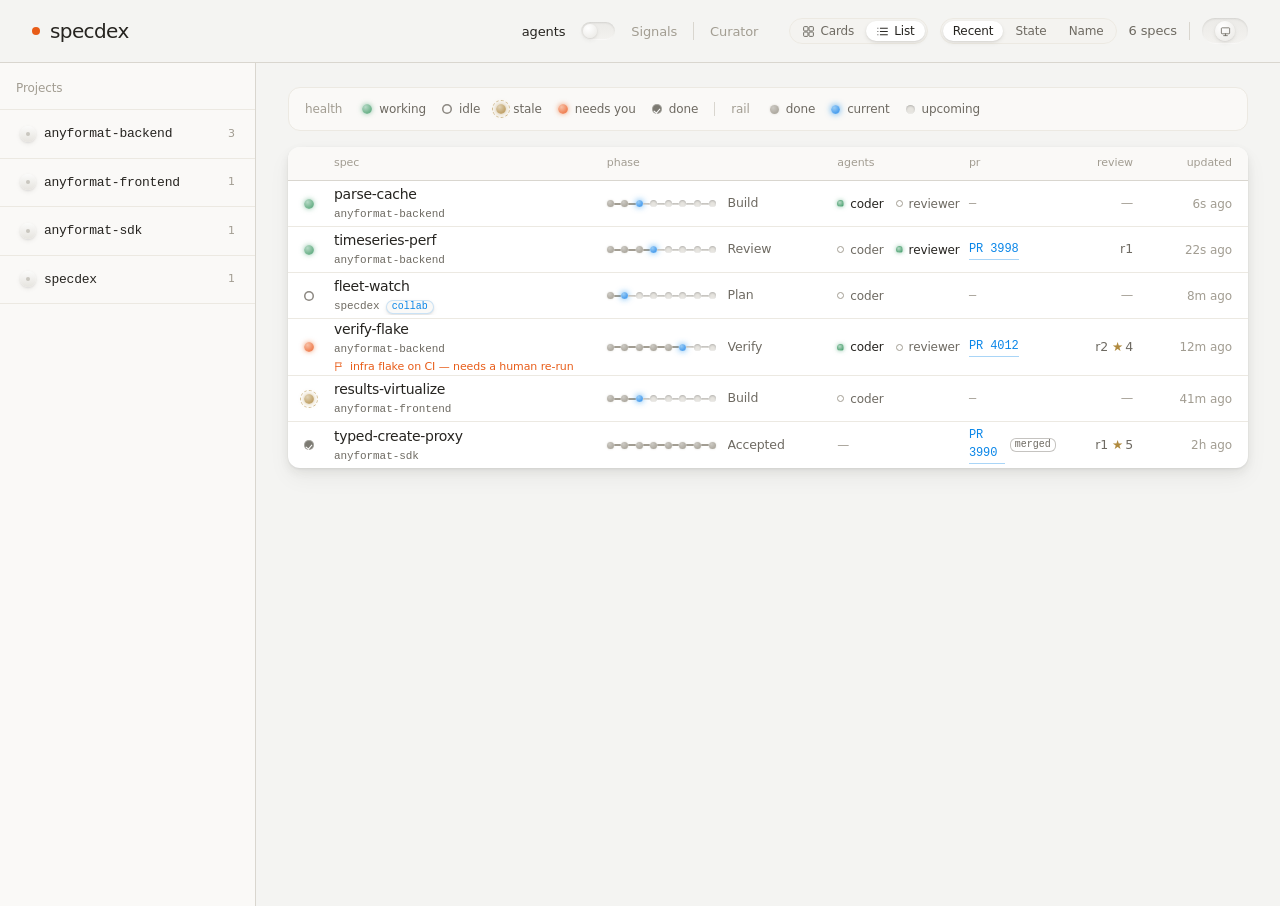
==== apps/desktop/ui/index.html @ 66b9b5a7 "feat(desktop): Curator view + curator_reports/read_curator_report commands Thin Tauri commands over " ====
<!DOCTYPE html>
<html lang="en">
<head>
  <meta charset="UTF-8" />
  <meta name="viewport" content="width=device-width, initial-scale=1.0" />
  <title>specdex — fleet</title>
  <script>
    // Resolve theme before first paint — no flash. Cycle: system → light → dark.
    (function () {
      var s = localStorage.dexTheme || 'system';
      if (s !== 'light' && s !== 'dark' && s !== 'system') s = 'system';
      var t = s === 'system'
        ? (matchMedia('(prefers-color-scheme: dark)').matches ? 'dark' : 'light')
        : s;
      document.documentElement.dataset.theme = t;
    })();
  </script>
  <link rel="stylesheet" href="style.css" />
</head>
<body>
  <header class="topbar">
    <a class="brand" id="brand-home" href="#" aria-label="Back to fleet">
      <span class="brand-mark" aria-hidden="true"></span>
      <h1 class="brand-name">specdex</h1>
    </a>
    <nav class="brand-nav" aria-label="Views">
      <button type="button" id="nav-agents" class="brand-nav-btn">agents</button>
      <button type="button" id="view-toggle" class="view-toggle" role="switch" aria-checked="false" aria-label="Switch between agents and signals">
        <span class="vt-track" aria-hidden="true"><span class="vt-knob"></span></span>
      </button>
      <button type="button" id="nav-signals" class="brand-nav-btn">Signals</button>
      <span class="topbar-sep" aria-hidden="true"></span>
      <button type="button" id="nav-curator" class="brand-nav-btn">Curator</button>
    </nav>

    <div class="topbar-right">
      <div id="fleet-controls">
        <div class="fleet-sort" id="layout-toggle" role="group" aria-label="Layout">
          <button type="button" data-layout="cards" aria-pressed="false">
            <svg viewBox="0 0 24 24" aria-hidden="true" width="13" height="13" stroke="currentColor" fill="none" stroke-width="1.8"><rect x="3" y="3" width="8" height="8" rx="1.5"/><rect x="13" y="3" width="8" height="8" rx="1.5"/><rect x="3" y="13" width="8" height="8" rx="1.5"/><rect x="13" y="13" width="8" height="8" rx="1.5"/></svg>
            Cards
          </button>
          <button type="button" data-layout="list" aria-pressed="false">
            <svg viewBox="0 0 24 24" aria-hidden="true" width="13" height="13" stroke="currentColor" fill="none" stroke-width="1.8"><path d="M8 6h13M8 12h13M8 18h13M3.5 6h.01M3.5 12h.01M3.5 18h.01" stroke-linecap="round"/></svg>
            List
          </button>
        </div>
        <div class="fleet-sort" id="fleet-sort" role="group" aria-label="Sort specs">
          <button type="button" data-sort="recent">Recent</button>
          <button type="button" data-sort="state">State</button>
          <button type="button" data-sort="name">Name</button>
        </div>
        <span class="fleet-count" id="fleet-count"></span>
        <span class="topbar-sep" aria-hidden="true"></span>
      </div>
      <div id="signals-controls" hidden>
        <div class="fleet-sort" id="signals-scope" role="group" aria-label="Scope filter">
          <button type="button" data-scope="all" aria-pressed="true">All</button>
          <button type="button" data-scope="spec" aria-pressed="false">Spec</button>
          <button type="button" data-scope="project" aria-pressed="false">Project</button>
          <button type="button" data-scope="skill" aria-pressed="false">Skill</button>
        </div>
        <span class="topbar-sep" aria-hidden="true"></span>
      </div>
      <button class="theme-toggle" id="theme-toggle" type="button"
              data-state="system" aria-label="Theme: system" title="Theme: system">
        <span class="t-track" aria-hidden="true"><span class="t-knob" id="t-knob"></span></span>
      </button>
    </div>
  </header>

  <div class="shell">
    <aside class="sidebar" id="sidebar" aria-label="Projects"></aside>
    <div class="content">
      <div class="legend" id="legend" aria-label="Health legend">
        <span class="legend-title">health</span>
        <span class="legend-item"><span class="dot" data-health="alive"></span>working</span>
        <span class="legend-item"><span class="dot" data-health="idle"></span>idle</span>
        <span class="legend-item"><span class="dot" data-health="stale"></span>stale</span>
        <span class="legend-item"><span class="dot" data-health="needs-you"></span>needs&nbsp;you</span>
        <span class="legend-item"><span class="dot" data-health="done"></span>done</span>
        <span class="topbar-sep" aria-hidden="true"></span>
        <span class="legend-title">rail</span>
        <span class="legend-item"><span class="rail-node done legend-swatch"></span>done</span>
        <span class="legend-item"><span class="rail-node current legend-swatch"></span>current</span>
        <span class="legend-item"><span class="rail-node legend-swatch"></span>upcoming</span>
      </div>
      <main class="fleet" id="fleet" aria-label="Running specs"></main>
      <section class="listwrap" id="listwrap" aria-label="Running specs" hidden>
        <div class="list" id="list" role="table"></div>
      </section>
      <main class="detail" id="detail" aria-label="Spec detail" hidden></main>
      <main class="signals-view" id="signals" aria-label="Signals" hidden></main>
      <section id="curator" class="curator-view" aria-label="Curator reports" hidden></section>
    </div>
  </div>

  <script src="app.js"></script>
</body>
</html>
---- apps/desktop/ui/style.css ----
/* specdex — built from drams.framer.website (Dieter-Rams "less, but better").
   Component language, not just palette: hairline 1px rules instead of boxes,
   near-zero shadow (whitespace + rules separate), warm-paper light identity,
   sentence-case with tight negative tracking, blue links + ember hover-ring.
   Single-window desktop tool. Vanilla CSS, no framework, no CDN. */

/* ============================ tokens ============================ */

:root {
  /* surfaces — drams warm paper: #f7f7f7 ground, white raised, #f4f4f4 sunk */
  --paper:      #f4f4f2;
  --surface:    #ffffff;
  --surface-2:  #faf9f7;
  --sunk:       #f4f3f0;
  /* rules — drams' hairlines are #cfcfcf (strong) over a softer line */
  --rule:       #d9d6cf;
  --rule-soft:  #ece9e2;

  /* ink — drams near-black rgb(38,38,38), warmed a hair; muted #6e6e6e */
  --ink:        #262420;
  --ink-muted:  #6e6a62;
  --ink-faint:  #a29d92;

  /* accents straight from drams: blue rgb(0,153,255), ember rgb(232,92,24) */
  --accent:     #0a86e8;        /* interactive — links, current rail node */
  --accent-fg:  #ffffff;
  --accent-soft:#dbeefd;
  --ember:      #e85c18;        /* drams orange — the hover-ring + needs-you */
  --ember-soft: #fbe6d9;

  /* health hues — calm, desaturated; dot color + faint wash */
  --alive: #3f9d6b;  --alive-soft: #e6f1ea;
  --idle:  #8b8780;  --idle-soft:  #edebe6;
  --stale: #b08a3e;  --stale-soft: #f5edda;
  --needs: var(--ember);  --needs-soft: var(--ember-soft);
  --done:  #7c7a72;  --done-soft:  #eceae5;

  /* drams hardware = soft layered depth: a raised surface, a pressed well,
     and a hover lift. Light-warm shadows, never harsh. */
  --lift:       0 1px 2px rgba(40,38,34,.08), 0 4px 10px rgba(40,38,34,.07), 0 10px 22px rgba(40,38,34,.05);
  --lift-1:     0 1px 2px rgba(40,38,34,.09), 0 2px 5px rgba(40,38,34,.07);
  --lift-hover: 0 2px 4px rgba(40,38,34,.10), 0 8px 18px rgba(40,38,34,.10), 0 18px 40px rgba(40,38,34,.08);
  --press:      inset 0 1px 2px rgba(40,38,34,.12), inset 0 -1px 1px rgba(255,255,255,.6);  /* pressed/recessed */
  --well:       #e6e4df;        /* a recessed empty socket (rail nodes, grooves) */

  /* type — drams Inter, weights 400/450/500, 16px body rhythm */
  --font-sans: "Inter", "Inter Variable", -apple-system, BlinkMacSystemFont,
               "Segoe UI", system-ui, sans-serif;
  --font-mono: ui-monospace, "SF Mono", "JetBrains Mono", Menlo, Consolas, monospace;

  /* spacing — drams 16/32 rhythm */
  --s-1: 4px; --s-2: 8px; --s-3: 12px; --s-4: 16px;
  --s-5: 24px; --s-6: 32px; --s-7: 48px; --s-8: 64px;

  /* radius — drams is near-square: 0/4px, circles for dots */
  --r-card: 12px; --r-pill: 999px; --r-chip: 6px;

  /* motion */
  --ease: cubic-bezier(.4,.0,.2,1);
  --ease-soft: cubic-bezier(.25,.1,.25,1);
  --dur-fast: 140ms; --dur: 240ms; --dur-slow: 420ms;
}

/* Dark — warm-tinted, NOT flat near-black. Keeps the blue + ember accents so
   it reads as the same drams system at night. */
:root[data-theme="dark"] {
  --paper:      #181610;
  --surface:    #211e17;
  --surface-2:  #1b1812;
  --sunk:       #14120d;
  --rule:       #36322a;
  --rule-soft:  #2a261f;

  --ink:        #ece7da;
  --ink-muted:  #a39c8c;
  --ink-faint:  #6f695c;

  --accent:     #4fa8ff;
  --accent-fg:  #11151c;
  --accent-soft:#1c3a59;
  --ember:      #ff6a2c;
  --ember-soft: #34200f;

  --alive: #5fc08a;  --alive-soft: #1a2a20;
  --idle:  #9a958a;  --idle-soft:  #26231b;
  --stale: #d3a85a;  --stale-soft: #2f2818;
  --needs: var(--ember);  --needs-soft: var(--ember-soft);
  --done:  #9b968a;  --done-soft:  #262219;

  --lift:       0 1px 2px rgba(0,0,0,.45), 0 4px 10px rgba(0,0,0,.4), 0 12px 26px rgba(0,0,0,.34);
  --lift-1:     0 1px 2px rgba(0,0,0,.45), 0 2px 6px rgba(0,0,0,.38);
  --lift-hover: 0 2px 5px rgba(0,0,0,.5), 0 10px 22px rgba(0,0,0,.45), 0 22px 48px rgba(0,0,0,.4);
  --press:      inset 0 1px 3px rgba(0,0,0,.5), inset 0 -1px 1px rgba(255,255,255,.04);
  --well:       #100e09;
}

/* ============================ base ============================ */

* { box-sizing: border-box; }

/* the `hidden` attribute must win over component `display` rules (.fleet=grid,
   .detail=flex) so showView() can actually hide a pane. */
[hidden] { display: none !important; }

html, body { height: 100%; }

body {
  margin: 0;
  background: var(--paper);
  color: var(--ink);
  font-family: var(--font-sans);
  font-size: 14px;
  line-height: 1.5;
  letter-spacing: -0.006em;          /* drams body sits at ~0; a hair tight */
  -webkit-font-smoothing: antialiased;
  text-rendering: optimizeLegibility;
  transition: background var(--dur) var(--ease), color var(--dur) var(--ease);
}

h1, h2 { margin: 0; }

/* ============================ topbar ============================ */
/* drams: a hairline-ruled band, flat, generous 32px horizontal padding. */

.topbar {
  display: grid;
  grid-template-columns: 1fr auto 1fr;   /* brand | centered nav | right cluster */
  align-items: center;
  padding: var(--s-4) var(--s-6);
  border-bottom: 1px solid var(--rule);
  background: color-mix(in srgb, var(--paper) 82%, transparent);
  backdrop-filter: saturate(1.05) blur(10px);
  position: sticky;
  top: 0;
  z-index: 10;
}

.brand {
  display: flex; align-items: center; gap: var(--s-2);
  text-decoration: none; color: inherit;
}
.brand:focus-visible { outline: 2px solid var(--accent); outline-offset: 4px; }

.brand-mark {                         /* drams uses circles for marks */
  width: 8px; height: 8px;
  border-radius: var(--r-pill);
  background: var(--ember);
  margin-right: 2px;
}

.brand-name {
  font-size: 20px;
  font-weight: 500;                   /* drams tops at 500, not bold */
  letter-spacing: -0.03em;            /* tight negative tracking on display */
}

.brand-sub {                          /* sentence-case, NOT spaced-out uppercase */
  font-size: 13px;
  font-weight: 450;
  letter-spacing: -0.01em;
  color: var(--ink-faint);
}

/* count + divider + toggle as one intentional cluster, hairline-separated */
.topbar-right { display: flex; align-items: center; gap: var(--s-3); justify-self: end; }

.fleet-count {
  font-size: 13px;
  font-weight: 450;
  font-variant-numeric: tabular-nums;
  color: var(--ink-muted);
  letter-spacing: -0.01em;
}

.topbar-sep {
  width: 1px;
  height: 18px;
  background: var(--rule);
}

/* segmented sort control — a sunk pill, the active segment raised like the cards */
.fleet-sort {
  display: flex;
  align-items: center;
  gap: 2px;
  padding: 2px;
  background: var(--sunk);
  border: 1px solid var(--rule-soft);
  border-radius: var(--r-pill);
}
.fleet-sort button {
  appearance: none;
  border: none;
  background: none;
  cursor: pointer;
  padding: 3px 10px;
  font-family: var(--font-sans);
  font-size: 12px;
  font-weight: 450;
  letter-spacing: -0.01em;
  color: var(--ink-muted);
  border-radius: var(--r-pill);
  transition: color var(--dur-fast) var(--ease), background var(--dur-fast) var(--ease);
}
.fleet-sort button:hover { color: var(--ink); }
.fleet-sort button[aria-pressed="true"] {
  color: var(--ink);
  background: var(--surface);
  box-shadow: var(--lift-1);
}
.fleet-sort button:focus-visible { outline: 2px solid var(--accent); outline-offset: 2px; }

/* drams soft toggle: a sunk pill track + a raised knob that slides. The one
   piece of hardware in the topbar — light ↔ dark. */
.theme-toggle {
  border: none; background: none; padding: 0; cursor: pointer;
  border-radius: var(--r-pill);
}
.theme-toggle:focus-visible { outline: 2px solid var(--accent); outline-offset: 3px; }
.t-track {
  display: flex; align-items: center; position: relative;
  width: 46px; height: 26px; border-radius: var(--r-pill);
  background: linear-gradient(180deg, var(--track-a, #ebeae7), var(--track-b, #f3f2ef));
  box-shadow: var(--press);
  transition: background var(--dur) var(--ease-soft);
}
.t-knob {
  position: absolute; top: 3px; left: 3px;
  width: 20px; height: 20px; border-radius: 50%;
  display: grid; place-items: center;
  background: radial-gradient(circle at 36% 30%, #ffffff, #efeeeb 72%, #e4e3df);
  box-shadow: var(--lift-1);
  transition: transform var(--dur) cubic-bezier(.34,1.4,.5,1);
  color: var(--ink-muted);
}
.t-knob svg { width: 11px; height: 11px; stroke: currentColor; fill: none; stroke-width: 1.8; }
.theme-toggle[data-state="light"]  .t-knob { transform: translateX(0); }
.theme-toggle[data-state="system"] .t-knob { transform: translateX(10px); }
.theme-toggle[data-state="dark"]   .t-knob { transform: translateX(20px); }
.theme-toggle[data-state="dark"] .t-track {
  background: linear-gradient(180deg,
    color-mix(in srgb, var(--accent) 24%, #e9e8e5),
    color-mix(in srgb, var(--accent) 14%, #f1f0ed));
}
:root[data-theme="dark"] .t-track { --track-a: #15130e; --track-b: #1d1a14; }
:root[data-theme="dark"] .t-knob {
  background: radial-gradient(circle at 36% 30%, #45413a, #2f2c24 75%, #232019);
}

/* ============================ fleet grid ============================ */

.fleet {
  display: grid;
  grid-template-columns: repeat(auto-fill, minmax(300px, 1fr));
  gap: var(--s-4);
  padding: var(--s-6);
  max-width: 1280px;
  margin: 0 auto;
}

/* ============================ minion card ============================ */
/* drams card = a flat surface held by a 1px hairline ring, NO drop shadow.
   Health shows as a single 2px top edge + dot, not a colored box or wash. */

.minion {
  --hue: var(--idle);
  --hue-soft: var(--idle-soft);
  position: relative;
  background: var(--surface);
  border: none;
  border-radius: var(--r-card);
  box-shadow: var(--lift);            /* raised hardware, soft layered depth */
  padding: var(--s-4) var(--s-4) var(--s-4);
  display: flex;
  flex-direction: column;
  gap: var(--s-4);
  transition: box-shadow var(--dur) var(--ease),
              transform var(--dur) var(--ease-soft);
  animation: settle-in var(--dur-slow) var(--ease-soft) both;
  cursor: pointer;
}
.minion:hover {
  box-shadow: var(--lift-hover);      /* lifts toward you on hover */
  transform: translateY(-2px);
}
.minion:focus-visible {
  outline: 2px solid var(--accent);
  outline-offset: 2px;
}

/* health → hue binding (shared by card + detail) */
.minion[data-health="alive"], .detail[data-health="alive"]         { --hue: var(--alive); --hue-soft: var(--alive-soft); }
.minion[data-health="idle"], .detail[data-health="idle"]           { --hue: var(--idle);  --hue-soft: var(--idle-soft); }
.minion[data-health="stale"], .detail[data-health="stale"]         { --hue: var(--stale); --hue-soft: var(--stale-soft); }
.minion[data-health="needs-you"], .detail[data-health="needs-you"] { --hue: var(--needs); --hue-soft: var(--needs-soft); }
.minion[data-health="done"], .detail[data-health="done"]           { --hue: var(--done);  --hue-soft: var(--done-soft); }

@keyframes settle-in {
  from { opacity: 0; transform: translateY(6px); }
  to   { opacity: 1; transform: translateY(0); }
}

/* ---- header row: life-dot + name + pr ---- */

.m-head {
  display: grid;
  grid-template-columns: auto 1fr auto;
  align-items: center;
  column-gap: var(--s-2);
}

.life-dot {
  width: 9px; height: 9px;
  border-radius: var(--r-pill);
  background: radial-gradient(circle at 35% 30%, color-mix(in srgb, var(--hue) 38%, #fff), var(--hue));
  box-shadow: 0 0 5px color-mix(in srgb, var(--hue) 60%, transparent),
              inset 0 0 1px rgba(255,255,255,.6);
  position: relative;
  flex: none;
}

.m-name {
  font-size: 15px;
  font-weight: 500;
  letter-spacing: -0.02em;
  color: var(--ink);
  overflow: hidden;
  text-overflow: ellipsis;
  white-space: nowrap;
}

/* drams link language: blue text, thin blue underline (a border, not decoration) */
.m-pr {
  font-family: var(--font-mono);
  font-size: 12px;
  font-variant-numeric: tabular-nums;
  color: var(--accent);
  text-decoration: none;
  border-bottom: 1px solid color-mix(in srgb, var(--accent) 35%, transparent);
  padding-bottom: 1px;
  transition: border-color var(--dur-fast) var(--ease);
}
.m-pr:hover { border-bottom-color: var(--accent); }

/* PR + its lifecycle status, kept together in the header's right cell */
.m-pr-wrap { display: inline-flex; align-items: center; gap: 6px; justify-self: end; }

.pr-state {
  font-family: var(--font-mono);
  font-size: 10px;
  letter-spacing: 0;
  line-height: 1;
  padding: 2px 5px;
  border-radius: var(--r-chip);
  flex: none;
}
.pr-state.pr-merged {
  color: var(--ink-muted);
  box-shadow: inset 0 0 0 1px color-mix(in srgb, var(--ink-muted) 40%, transparent);
}
.pr-state.pr-closed {
  color: var(--ember);
  box-shadow: inset 0 0 0 1px color-mix(in srgb, var(--ember) 40%, transparent);
}

.m-project {
  grid-column: 2 / 4;
  font-family: var(--font-mono);
  font-size: 11px;
  color: var(--ink-muted);
  overflow: hidden;
  text-overflow: ellipsis;
  white-space: nowrap;
  margin-top: 2px;
}

/* ---- phase rail ---- */

.m-phase { display: flex; flex-direction: column; gap: var(--s-2); }

/* the rail reads like a hardware progress strip: a sunk groove, LED nodes
   that light as the spec advances, the current node glowing in its health hue. */
.rail { display: flex; align-items: center; gap: 0; }
.rail-node {
  width: 9px; height: 9px;
  border-radius: var(--r-pill);
  flex: none;
  border: none;
  background: var(--well);            /* an empty, recessed socket */
  box-shadow: inset 0 1px 2px rgba(0,0,0,.22), inset 0 -1px 1px rgba(255,255,255,.4);
  transition: background var(--dur) var(--ease), box-shadow var(--dur) var(--ease);
}
.rail-node.done {                     /* lit, but quietly */
  background: radial-gradient(circle at 35% 30%, color-mix(in srgb, var(--ink-faint) 55%, #fff), var(--ink-faint));
  box-shadow: 0 0 2px color-mix(in srgb, var(--ink-faint) 40%, transparent);
}
.rail-node.current {                  /* the live cursor — accent blue only, never health hue */
  background: radial-gradient(circle at 35% 30%, color-mix(in srgb, var(--accent) 42%, #fff), var(--accent));
  box-shadow: 0 0 6px color-mix(in srgb, var(--accent) 70%, transparent),
              inset 0 0 1px rgba(255,255,255,.6);
}
/* a completed spec: rail fully ink-grey, no live accent cursor */
.rail.complete .rail-node.current {
  background: radial-gradient(circle at 35% 30%, color-mix(in srgb, var(--ink-faint) 55%, #fff), var(--ink-faint));
  box-shadow: 0 0 2px color-mix(in srgb, var(--ink-faint) 40%, transparent);
}
.rail-link {
  height: 3px;
  flex: 1 1 auto;
  min-width: 4px;
  border-radius: var(--r-pill);
  background: var(--well);            /* sunk groove between sockets */
  box-shadow: inset 0 1px 2px rgba(0,0,0,.18);
}
.rail-link.done {
  background: var(--ink-faint);
  box-shadow: none;
}

/* sentence-case phase label, tight tracking — NOT a spaced uppercase eyebrow */
.phase-label {
  font-size: 12px;
  font-weight: 450;
  letter-spacing: -0.01em;
  color: var(--ink-muted);
  text-transform: capitalize;
}

/* ---- footer: agents + review meta ---- */

.m-foot {
  display: flex;
  align-items: center;
  justify-content: space-between;
  gap: var(--s-3);
  flex-wrap: wrap;
}

.agents { display: flex; align-items: center; gap: var(--s-3); }

.agent {
  display: inline-flex;
  align-items: center;
  gap: 6px;
  font-size: 13px;
  font-weight: 450;
  letter-spacing: -0.01em;
  color: var(--ink-muted);
}
.agent-pip {
  width: 7px; height: 7px;
  border-radius: var(--r-pill);
  border: 1.5px solid var(--ink-faint);
  background: transparent;
  flex: none;
}
.agent.active { color: var(--ink); }
.agent.active .agent-pip {
  background: radial-gradient(circle at 35% 30%, color-mix(in srgb, var(--alive) 38%, #fff), var(--alive));
  border-color: transparent;
  box-shadow: 0 0 4px color-mix(in srgb, var(--alive) 55%, transparent);
}

.review-meta {
  display: flex;
  align-items: center;
  gap: var(--s-3);
  font-size: 13px;
  font-weight: 450;
  letter-spacing: -0.01em;
  font-variant-numeric: tabular-nums;
  color: var(--ink-muted);
}
.review-meta .score { color: var(--ink); }
.review-meta .star { color: var(--stale); margin-right: 2px; }

/* ---- blocked reason (needs-you only) ---- */

.m-blocked {
  display: flex;
  align-items: center;
  gap: 6px;
  font-size: 13px;
  letter-spacing: -0.01em;
  color: var(--ember);
  padding-top: var(--s-2);
  border-top: 1px solid var(--rule-soft);   /* hairline divides, not a box */
}
.m-blocked svg { width: 13px; height: 13px; stroke: currentColor; fill: none; flex: none; }

/* ============================ life-dot motion ============================ */
/* Motion = REAL recency, not the health label. A card carries `.live` only when
   it changed within the recency window (see app.js). Color always = health. */

.live .life-dot { animation: breathe 2.6s var(--ease-soft) infinite; }
.live .agent.active .agent-pip { animation: breathe 2.6s var(--ease-soft) infinite; }
.live[data-health="needs-you"] .life-dot { animation: attention 3.4s var(--ease-soft) infinite; }

/* D1 — green working pulse for alive specs, driven by health label (not recency). */
.minion[data-health="alive"] .life-dot,
.detail[data-health="alive"] .life-dot {
  animation: working-pulse 2.8s var(--ease-soft) infinite;
}
/* D2 — pane data overrides the health label as the working signal.
   Exclude needs-you: that state's ember attention animation takes priority. */
[data-working="true"]:not([data-health="needs-you"]) .life-dot {
  animation: working-pulse 2.8s var(--ease-soft) infinite;
}

.minion[data-health="idle"] .life-dot,
.detail[data-health="idle"] .life-dot { opacity: .7; }

.minion[data-health="stale"] .life-dot::after,
.detail[data-health="stale"] .life-dot::after {
  content: "";
  position: absolute;
  inset: -4px;
  border-radius: var(--r-pill);
  border: 1px dashed color-mix(in srgb, var(--stale) 55%, transparent);
}

@keyframes breathe {
  0%, 100% { opacity: 1;   transform: scale(1); }
  50%      { opacity: .55; transform: scale(.82); }
}
@keyframes attention {
  0%, 100% { box-shadow: 0 0 0 0 color-mix(in srgb, var(--ember) 0%, transparent); opacity: 1; }
  50%      { box-shadow: 0 0 0 4px color-mix(in srgb, var(--ember) 24%, transparent); opacity: .9; }
}
@keyframes working-pulse {
  0%, 100% { box-shadow: 0 0 5px color-mix(in srgb, var(--alive) 60%, transparent), inset 0 0 1px rgba(255,255,255,.6); }
  50%      { box-shadow: 0 0 0 5px color-mix(in srgb, var(--alive) 22%, transparent), 0 0 10px color-mix(in srgb, var(--alive) 50%, transparent), inset 0 0 1px rgba(255,255,255,.6); }
}

/* ============================ health dot (fleet + list) ============================ */
/* The ONE surface that carries health. `done` is special: neutral fill + inset
   check, no glow — terminal/at-rest. `idle` is a hollow ring. */

.dot {
  --hue: var(--idle);
  position: relative; flex: none;
  width: 10px; height: 10px; border-radius: var(--r-pill);
  background: radial-gradient(circle at 35% 30%, color-mix(in srgb, var(--hue) 38%, #fff), var(--hue));
  box-shadow: 0 0 5px color-mix(in srgb, var(--hue) 55%, transparent), inset 0 0 1px rgba(255,255,255,.6);
}
.dot[data-health="alive"]     { --hue: var(--alive); }
.dot[data-health="idle"] {
  background: transparent;
  box-shadow: inset 0 0 0 1.5px var(--idle);
}
.dot[data-health="stale"]     { --hue: var(--stale); }
.dot[data-health="needs-you"] { --hue: var(--needs); }
.dot[data-health="done"] {
  background: var(--done);
  box-shadow: inset 0 0 0 1px color-mix(in srgb, #fff 30%, transparent);
}
.dot[data-health="done"]::after {
  content: ""; position: absolute; left: 3px; top: 2.5px;
  width: 2.5px; height: 5px; border: solid var(--surface);
  border-width: 0 1.3px 1.3px 0; transform: rotate(40deg);
}
.dot[data-health="stale"]::after {
  content: ""; position: absolute; inset: -4px; border-radius: var(--r-pill);
  border: 1px dashed color-mix(in srgb, var(--stale) 55%, transparent);
}
.dot[data-health="alive"]     { animation: working-pulse 2.8s var(--ease-soft) infinite; }
.dot[data-health="needs-you"] { animation: attention 3.4s var(--ease-soft) infinite; }

/* Static in the legend */
.legend .dot { animation: none !important; }

/* ============================ health legend ============================ */

.legend {
  display: flex; align-items: center; flex-wrap: wrap; gap: var(--s-2) var(--s-4);
  padding: var(--s-3) var(--s-4);
  margin: var(--s-5) var(--s-6) 0;
  background: var(--surface-2); border: 1px solid var(--rule-soft);
  border-radius: var(--r-card);
}
.legend-title {
  font-size: 12px; font-weight: 450; letter-spacing: -0.01em; color: var(--ink-faint);
  margin-right: var(--s-1);
}
.legend-item {
  display: inline-flex; align-items: center; gap: 7px;
  font-size: 12px; font-weight: 450; letter-spacing: -0.01em; color: var(--ink-muted);
}
.legend-swatch { position: relative; flex: none; }
.legend .rail-node { width: 9px; height: 9px; }
.legend .topbar-sep { height: 14px; }

/* fleet-controls wrapper: transparent to layout, hideable as a unit */
#fleet-controls { display: contents; }

/* ============================ layout toggle (Cards ⇄ List) ============================ */
/* Reuses .fleet-sort styling; placed next to the sort toggle. */

#layout-toggle button {
  display: inline-flex; align-items: center; gap: 5px;
}
#layout-toggle button svg {
  flex: none; pointer-events: none;
}

/* ============================ list / table view ============================ */

.listwrap {
  background: var(--surface); border-radius: var(--r-card); box-shadow: var(--lift);
  overflow: hidden;
  margin: var(--s-4) var(--s-6) var(--s-6);
}
.list { width: 100%; }

.list-cols, .list-row {
  display: grid;
  grid-template-columns:
    18px
    minmax(160px, 2.4fr)
    minmax(96px, 1fr)
    minmax(72px, .9fr)
    minmax(96px, 1.1fr)
    minmax(64px, .8fr)
    minmax(56px, .6fr)
    minmax(76px, .8fr);
  align-items: center;
  column-gap: var(--s-3);
  padding: 0 var(--s-4);
}

.list-cols {
  height: 34px;
  border-bottom: 1px solid var(--rule);
  background: var(--surface-2);
}
.col-h {
  font-size: 11px; font-weight: 450; letter-spacing: -0.005em; color: var(--ink-faint);
  white-space: nowrap; overflow: hidden; text-overflow: ellipsis;
}
.col-h.num { text-align: right; }

.list-row {
  min-height: 46px;
  border-bottom: 1px solid var(--rule-soft);
  cursor: pointer; text-decoration: none; color: inherit;
  transition: background var(--dur-fast) var(--ease);
  animation: settle-in var(--dur) var(--ease-soft) both;
}
.list-row:last-child { border-bottom: none; }
.list-row:hover { background: var(--surface-2); }
.list-row:focus-visible { outline: 2px solid var(--accent); outline-offset: -2px; }

.lc-dot { display: flex; align-items: center; }
.lc-name { min-width: 0; display: flex; flex-direction: column; gap: 1px; }
.lc-name .nm {
  font-size: 14px; font-weight: 500; letter-spacing: -0.02em; color: var(--ink);
  overflow: hidden; text-overflow: ellipsis; white-space: nowrap;
}
.lc-name .pj {
  font-family: var(--font-mono); font-size: 11px; color: var(--ink-muted);
  overflow: hidden; text-overflow: ellipsis; white-space: nowrap;
  display: flex; align-items: center; gap: 6px;
}
.lc-name .pj .mode-badge { padding: 2px 6px; }
.lc-name .blocked {
  font-size: 11px; color: var(--ember); display: flex; align-items: center; gap: 5px;
  overflow: hidden; text-overflow: ellipsis; white-space: nowrap;
}
.lc-name .blocked svg { width: 11px; height: 11px; stroke: currentColor; fill: none; flex: none; }

.lc-rail { min-width: 0; }
.lc-rail .rail-node { width: 7px; height: 7px; }
.lc-rail .rail-link { height: 2px; }

.lc-phase {
  font-size: 12.5px; letter-spacing: -0.01em; color: var(--ink-muted);
  text-transform: capitalize; overflow: hidden; text-overflow: ellipsis; white-space: nowrap;
}
.lc-agents { display: flex; align-items: center; gap: var(--s-3); min-width: 0; }
.lc-agents .agent { font-size: 12px; }
.lc-pr {
  font-family: var(--font-mono); font-size: 12px; font-variant-numeric: tabular-nums;
  min-width: 0; display: flex; align-items: center; gap: 5px;
}
.lc-pr a {
  color: var(--accent); text-decoration: none;
  border-bottom: 1px solid color-mix(in srgb, var(--accent) 35%, transparent); padding-bottom: 1px;
}
.lc-pr a:hover { border-bottom-color: var(--accent); }
.lc-round {
  font-size: 12.5px; font-variant-numeric: tabular-nums; color: var(--ink-muted); text-align: right;
}
.lc-round .star { color: var(--stale); margin-right: 2px; }
.lc-updated {
  font-size: 12px; font-variant-numeric: tabular-nums; color: var(--ink-faint);
  text-align: right; white-space: nowrap;
}
.lc-empty { color: var(--ink-faint); }

@media (max-width: 900px) {
  .list-cols, .list-row {
    grid-template-columns: 18px minmax(140px, 2fr) minmax(80px,1fr) minmax(72px,.9fr) minmax(64px,.8fr) minmax(76px,.8fr);
  }
  .col-h.c-agents, .col-h.c-round, .lc-agents, .lc-round { display: none; }
}
@media (max-width: 620px) {
  .list-cols, .list-row {
    grid-template-columns: 18px minmax(120px, 2fr) minmax(72px,1fr) minmax(76px,.9fr);
  }
  .col-h.c-rail, .col-h.c-pr, .lc-rail, .lc-pr { display: none; }
  .fleet { grid-template-columns: 1fr; }
}

/* ============================ spec-detail screen ============================ */

.detail {
  --hue: var(--idle);
  --hue-soft: var(--idle-soft);
  max-width: 820px;
  margin: 0 auto;
  padding: var(--s-6) var(--s-6) var(--s-8);
  display: flex;
  flex-direction: column;
  gap: var(--s-6);
  animation: settle-in var(--dur-slow) var(--ease-soft) both;
}

/* ---- back affordance — quiet text button, blue on hover (drams link) ---- */

.d-back {
  display: inline-flex;
  align-items: center;
  gap: 5px;
  align-self: flex-start;
  font-size: 13px;
  letter-spacing: -0.01em;
  color: var(--ink-muted);
  background: none;
  border: none;
  padding: 4px 0;
  cursor: pointer;
  transition: color var(--dur-fast) var(--ease);
}
.d-back:hover { color: var(--accent); }
.d-back:focus-visible { outline: 2px solid var(--accent); outline-offset: 3px; border-radius: 2px; }
.d-back svg { width: 15px; height: 15px; stroke: currentColor; fill: none; }

/* ---- detail header ---- */

.d-head { display: flex; flex-direction: column; gap: var(--s-5); }

.d-title-row {
  display: flex;
  align-items: center;
  gap: var(--s-3);
  flex-wrap: wrap;
}
.d-title {
  display: flex;
  align-items: baseline;
  gap: 7px;
  font-size: 26px;                    /* drams display step */
  letter-spacing: -0.03em;
}
.d-title .d-project { color: var(--ink-muted); font-weight: 400; }
.d-title .d-slash { color: var(--ink-faint); font-weight: 400; }
.d-title .d-name { color: var(--ink); font-weight: 500; }

/* health tag — sentence case, hairline ring, near-square (not a loud pill) */
.d-health {
  display: inline-flex;
  align-items: center;
  gap: 6px;
  font-size: 12px;
  font-weight: 450;
  letter-spacing: -0.01em;
  color: var(--hue);
  background: var(--surface);
  box-shadow: var(--lift-1), inset 0 0 0 1px color-mix(in srgb, var(--hue) 22%, transparent);
  padding: 5px 11px;
  border-radius: var(--r-pill);
}
.d-health .life-dot { width: 7px; height: 7px; }

/* attach — drams secondary button: hairline ring, ember ring on hover */
.d-attach {
  margin-left: auto;
  display: inline-flex;
  align-items: center;
  gap: 7px;
  font-size: 13px;
  font-family: var(--font-mono);
  color: var(--ink-muted);
  background: var(--surface);
  border: none;
  box-shadow: var(--lift-1);          /* a raised push-button */
  border-radius: var(--r-chip);
  padding: 7px 12px;
  cursor: pointer;
  transition: box-shadow var(--dur-fast) var(--ease), color var(--dur-fast) var(--ease),
              transform var(--dur-fast) var(--ease);
}
.d-attach:hover { color: var(--ink); box-shadow: var(--lift); transform: translateY(-1px); }
.d-attach:active { box-shadow: var(--press); transform: translateY(1px); }
.d-attach:focus-visible { outline: 2px solid var(--accent); outline-offset: 2px; }
.d-attach svg { width: 14px; height: 14px; stroke: currentColor; fill: none; }

/* drams hardware push-button — the orange "attach" CTA (image: pushbuttons) */
.hw-attach {
  margin-left: auto;
  display: flex;
  flex-direction: column;
  align-items: center;
  gap: 4px;
}
.hw-led {
  width: 6px; height: 6px; border-radius: 50%;
  background: var(--ink-faint); opacity: .5;
  transition: background var(--dur-fast) var(--ease), box-shadow var(--dur-fast) var(--ease), opacity var(--dur-fast) var(--ease);
}
.hw-attach:hover .hw-led { background: var(--ember); opacity: .85; }
.hw-attach.busy .hw-led {
  background: var(--ember); opacity: 1;
  box-shadow: 0 0 0 4px color-mix(in srgb, var(--ember) 16%, transparent);
  animation: breathe 1.2s var(--ease-soft) infinite;
}
.hw-attach.failed .hw-led { background: var(--needs); opacity: 1; }
.hw-btn {
  width: 36px; height: 36px; border-radius: 50%; border: 0; cursor: pointer;
  padding: 3px;                              /* the thin bezel ring */
  background: linear-gradient(180deg, #fbfbfa, #e6e4df);
  box-shadow: var(--lift);
  transition: transform var(--dur-fast) var(--ease), box-shadow var(--dur-fast) var(--ease);
}
:root[data-theme="dark"] .hw-btn { background: linear-gradient(180deg, #2c2920, #1b1813); }
.hw-btn:hover { transform: translateY(-1px); box-shadow: var(--lift-hover); }
.hw-btn:active { transform: translateY(2px) scale(.97); box-shadow: var(--lift-1); }
.hw-btn:focus-visible { outline: 2px solid var(--accent); outline-offset: 3px; }
.hw-face {
  display: flex; align-items: center; justify-content: center;
  width: 100%; height: 100%; border-radius: 50%;
  box-shadow: inset 0 1px 1px rgba(255,255,255,.35), inset 0 -2px 4px rgba(0,0,0,.18);
}
.hw-face.orange { background: radial-gradient(circle at 38% 30%, #f4844a, var(--ember) 58%, #cf4d10); }
.hw-face svg { width: 15px; height: 15px; stroke: #fff; fill: none; opacity: .95; }

/* big phase rail in the header */
.d-phase { display: flex; flex-direction: column; gap: var(--s-2); }
.d-phase .rail { gap: 0; }
.d-phase .rail-node { width: 9px; height: 9px; }
.d-phase .phase-label { font-size: 13px; }

/* ---- state panel — drams: no boxed card, just hairline-ruled rows ---- */

.d-state {
  display: grid;
  grid-template-columns: repeat(auto-fill, minmax(220px, 1fr));
  gap: 0 var(--s-6);
  padding: var(--s-2) 0 0;
  border-top: 1px solid var(--rule);  /* the panel is bounded by rules, not a box */
  border-bottom: 1px solid var(--rule);
}
.kv {
  display: flex;
  flex-direction: column;
  gap: 3px;
  min-width: 0;
  padding: var(--s-3) 0;
  border-bottom: 1px solid var(--rule-soft);   /* quiet inter-row hairlines */
}
/* sentence-case keys, muted — not spaced-out uppercase eyebrows */
.kv-key {
  font-size: 12px;
  font-weight: 450;
  letter-spacing: -0.01em;
  color: var(--ink-faint);
}
.kv-val {
  font-size: 14px;
  font-weight: 450;
  letter-spacing: -0.01em;
  color: var(--ink);
  font-variant-numeric: tabular-nums;
  overflow: hidden;
  text-overflow: ellipsis;
}
.kv-val.mono { font-family: var(--font-mono); font-size: 13px; letter-spacing: 0; }
.kv-val a {
  color: var(--accent); text-decoration: none;
  border-bottom: 1px solid color-mix(in srgb, var(--accent) 35%, transparent);
}
.kv-val a:hover { border-bottom-color: var(--accent); }
.kv-val .pass { color: var(--alive); }
.kv-val .fail { color: var(--ember); }
.kv-val.blocked { color: var(--ember); }
.kv-val .star { color: var(--stale); margin-right: 2px; }
.kv-val.copyable {
  cursor: pointer;
  border-bottom: 1px dashed var(--rule);
  transition: color var(--dur-fast) var(--ease), border-color var(--dur-fast) var(--ease);
}
.kv-val.copyable:hover { color: var(--ink); border-bottom-color: var(--ink-faint); }
.kv-val.copyable.copied { color: var(--alive); border-bottom-color: transparent; }
.kv.span-all { grid-column: 1 / -1; }

/* ---- event timeline ---- */

.d-timeline { display: flex; flex-direction: column; gap: var(--s-3); }
.tl-head {
  display: flex;
  align-items: baseline;
  justify-content: space-between;
  gap: var(--s-3);
}
.tl-head h2 {
  font-size: 16px;                    /* drams body-large */
  font-weight: 500;
  letter-spacing: -0.02em;
}
.tl-toggle {                          /* quiet text link, blue on hover */
  font-size: 13px;
  letter-spacing: -0.01em;
  color: var(--ink-muted);
  background: none;
  border: none;
  cursor: pointer;
  padding: 2px 0;
  transition: color var(--dur-fast) var(--ease);
}
.tl-toggle:hover { color: var(--accent); }
.tl-toggle:focus-visible { outline: 2px solid var(--accent); outline-offset: 2px; border-radius: 2px; }

.tl { display: flex; flex-direction: column; }

/* a timeline row: spine + glyph | summary | time */
.tl-row {
  display: grid;
  grid-template-columns: 22px 1fr auto;
  column-gap: var(--s-3);
  align-items: start;
  padding: var(--s-2) 0;
  position: relative;
}
.tl-row::before {
  content: "";
  position: absolute;
  left: 10px; top: 0; bottom: 0;
  width: 1px;
  background: var(--rule);
}
.tl-row:first-child::before { top: 15px; }
.tl-row:last-child::before  { bottom: calc(100% - 15px); }

/* drams: hairline-ring circle, flat surface, no shadow */
.tl-glyph {
  width: 21px; height: 21px;
  display: grid; place-items: center;
  border-radius: var(--r-pill);
  background: linear-gradient(180deg, var(--surface), var(--surface-2));
  box-shadow: var(--lift-1);          /* a small raised node on the spine */
  color: var(--ink-muted);
  z-index: 1;
  margin-top: -1px;
}
.tl-glyph svg { width: 12px; height: 12px; stroke: currentColor; fill: none; }

.tl-body { min-width: 0; display: flex; flex-direction: column; gap: 1px; }
.tl-summary {
  font-size: 14px;
  font-weight: 450;
  letter-spacing: -0.01em;
  color: var(--ink);
  line-height: 1.45;
}
.tl-summary .em { font-weight: 500; }
.tl-sub {
  font-size: 12px;
  color: var(--ink-faint);
  font-family: var(--font-mono);
  overflow: hidden;
  text-overflow: ellipsis;
}
.tl-time-col {
  display: flex;
  flex-direction: column;
  align-items: flex-end;
  gap: 2px;
}

.tl-time {
  font-size: 12px;
  color: var(--ink-faint);
  font-variant-numeric: tabular-nums;
  letter-spacing: -0.01em;
  white-space: nowrap;
  padding-top: 3px;
}

.tl-actor {
  font-size: 11px;
  color: var(--ink-faint);
  letter-spacing: -0.01em;
  white-space: nowrap;
  opacity: .7;
}

/* milestones — phase changes carry the hue ring, a touch more weight */
.tl-row.milestone .tl-glyph {
  color: var(--hue);
  box-shadow: var(--lift-1), inset 0 0 0 1px color-mix(in srgb, var(--hue) 45%, transparent);
}
.tl-row.milestone .tl-summary { color: var(--ink); }

/* attention — blocked / note draw a little more (ember ring, never loud) */
.tl-row.attn .tl-glyph {
  color: var(--ember);
  box-shadow: var(--lift-1), inset 0 0 0 1px color-mix(in srgb, var(--ember) 50%, transparent);
}
.tl-row.attn .tl-summary { color: var(--ember); }

/* muted — heartbeats recede; the story stays readable */
.tl-row.muted { padding: 5px 0; opacity: .5; }
.tl-row.muted .tl-glyph { box-shadow: inset 0 0 0 1px var(--rule-soft); color: var(--ink-faint); }
.tl-row.muted .tl-summary { font-size: 13px; color: var(--ink-faint); }

/* collapsed-heartbeats summary chip */
.tl-row.hb-collapsed .tl-glyph { box-shadow: inset 0 0 0 1px var(--rule-soft); color: var(--ink-faint); }
.tl-row.hb-collapsed .tl-summary { font-size: 13px; color: var(--ink-muted); cursor: pointer; }
.tl-row.hb-collapsed .tl-summary:hover { color: var(--accent); }

/* ============================ shell + sidebar ============================ */
/* topbar stays sticky at top; the sidebar sticks just beneath it and scrolls on
   its own. Content (fleet/detail) scrolls with the body as before. */

.shell { display: flex; align-items: flex-start; }

.sidebar {
  flex: none;
  width: 256px;
  align-self: stretch;
  border-right: 1px solid var(--rule);
  background: var(--surface-2);
  padding: var(--s-4) 0;
  position: sticky;
  top: 57px;                          /* under the hairline-ruled topbar */
  height: calc(100vh - 57px);
  overflow-y: auto;
}

.content { flex: 1 1 auto; min-width: 0; }

.sb-head {
  font-size: 12px;
  font-weight: 450;
  letter-spacing: -0.01em;
  color: var(--ink-faint);
  text-transform: capitalize;
  padding: 0 var(--s-4) var(--s-3);
}

.sb-empty {
  font-size: 12px;
  color: var(--ink-faint);
  padding: var(--s-2) var(--s-4);
  line-height: 1.6;
}

.sb-project { border-top: 1px solid var(--rule-soft); }
.sb-project:last-child { border-bottom: 1px solid var(--rule-soft); }

.sb-proj-head {
  display: flex;
  align-items: center;
  gap: var(--s-2);
  width: calc(100% - var(--s-4));
  margin: 2px var(--s-2);
  background: none;
  border: none;
  cursor: pointer;
  padding: var(--s-3);
  border-radius: var(--r-chip);
  color: var(--ink);
  font: inherit;
  text-align: left;
  transition: color var(--dur-fast) var(--ease), background var(--dur-fast) var(--ease),
              box-shadow var(--dur-fast) var(--ease);
}
.sb-proj-head:hover {
  color: var(--accent);
  background: var(--surface);
  box-shadow: var(--lift-1);          /* the row lifts off the sunk sidebar */
}
.sb-proj-head:focus-visible { outline: 2px solid var(--accent); outline-offset: -2px; }

/* a tiny drams push-button instead of a chevron: domed + raised, its LED dark.
   When the project group is open the dome presses in and the LED lights ember. */
.sb-btn {
  position: relative;
  width: 16px; height: 16px; border-radius: 50%; flex: none;
  background: linear-gradient(180deg, #fbfbfa, #e6e4df);
  box-shadow: var(--lift-1);
  transition: box-shadow var(--dur-fast) var(--ease), transform var(--dur-fast) var(--ease);
}
.sb-btn::after {
  content: "";
  position: absolute; top: 50%; left: 50%;
  width: 4px; height: 4px; margin: -2px 0 0 -2px;
  border-radius: 50%;
  background: var(--ink-faint); opacity: .5;
  transition: background var(--dur-fast) var(--ease), opacity var(--dur-fast) var(--ease),
              box-shadow var(--dur-fast) var(--ease);
}
.sb-project.open .sb-btn {
  box-shadow: var(--press);           /* pressed in */
  transform: translateY(1px);
}
.sb-project.open .sb-btn::after {     /* LED lit */
  background: var(--ember); opacity: 1;
  box-shadow: 0 0 5px color-mix(in srgb, var(--ember) 70%, transparent);
}
:root[data-theme="dark"] .sb-btn { background: linear-gradient(180deg, #2c2920, #1b1813); }

.sb-proj-name {
  flex: 1 1 auto;
  font-family: var(--font-mono);
  font-size: 13px;
  font-weight: 500;
  letter-spacing: -0.02em;
  overflow: hidden;
  text-overflow: ellipsis;
  white-space: nowrap;
}
.sb-proj-count {
  font-size: 11px;
  color: var(--ink-faint);
  font-variant-numeric: tabular-nums;
  flex: none;
}

.sb-proj-body {
  padding: 0 var(--s-4) var(--s-3) var(--s-3);
  display: flex;
  flex-direction: column;
  gap: var(--s-3);
}

/* read-only project config (.dex.toml) */
.sb-config {
  display: flex;
  flex-direction: column;
  gap: 3px;
  padding: var(--s-2) 0 var(--s-2) var(--s-3);
  border-left: 1px solid var(--rule-soft);
}
.sb-cfg-row { display: flex; justify-content: space-between; gap: var(--s-2); }
.sb-cfg-key { font-size: 11px; color: var(--ink-faint); flex: none; }
.sb-cfg-val {
  font-size: 11px;
  color: var(--ink-muted);
  font-family: var(--font-mono);
  overflow: hidden;
  text-overflow: ellipsis;
  white-space: nowrap;
}
.sb-config.muted { color: var(--ink-faint); }
.sb-config.muted .sb-cfg-key { font-style: italic; }

/* ============================ collaborative badge ============================ */
/* Human-driven specs sit in the same fleet as autonomous minions; this chip is
   the only thing that tells them apart. Drams-quiet: hairline ring, blue ink. */

.mode-badge {
  font-family: var(--font-mono);
  font-size: 10px;
  letter-spacing: 0;
  line-height: 1;
  color: var(--accent);
  background: var(--surface-2);
  box-shadow: var(--lift-1), inset 0 0 0 1px color-mix(in srgb, var(--accent) 20%, transparent);
  border-radius: var(--r-pill);
  padding: 3px 8px;
  flex: none;
}

.m-project-row {
  grid-column: 2 / 4;
  display: flex;
  align-items: center;
  gap: 6px;
  margin-top: 2px;
  min-width: 0;
}
.m-project-row .m-project { grid-column: auto; margin-top: 0; min-width: 0; }

/* ============================ spec.md panel ============================ */

.d-spec { display: flex; flex-direction: column; gap: var(--s-3); }
.spec-doc {
  margin: 0;
  font-family: var(--font-mono);
  font-size: 12.5px;
  line-height: 1.6;
  color: var(--ink-muted);
  white-space: pre-wrap;
  word-break: break-word;
  background: var(--sunk);
  border-radius: var(--r-card);
  box-shadow: var(--press);           /* a recessed well the text sits in */
  padding: var(--s-4);
  max-height: 440px;
  overflow: auto;
}
.spec-doc.empty {
  color: var(--ink-faint);
  font-style: italic;
  font-family: var(--font-sans);
}

/* ============================ detail tabs ============================ */
/* one panel, three sources (events.json / spec.md / logbook.md), switched by a
   row of drams push-buttons. The active tab is pressed-in with a lit LED. */

.d-panel { display: flex; flex-direction: column; gap: var(--s-4); }

.d-tabs { display: flex; gap: var(--s-2); }

.d-tab {
  position: relative;
  display: inline-flex; align-items: center; gap: 7px;
  font-family: var(--font-mono);
  font-size: 12px;
  letter-spacing: -0.01em;
  color: var(--ink-muted);
  background: var(--surface);
  border: none;
  box-shadow: var(--lift-1);          /* a raised push-button */
  border-radius: var(--r-pill);
  padding: 7px 14px 7px 12px;
  cursor: pointer;
  transition: box-shadow var(--dur-fast) var(--ease), color var(--dur-fast) var(--ease),
              transform var(--dur-fast) var(--ease);
}
.d-tab::before {                      /* the LED, dark until selected */
  content: "";
  width: 7px; height: 7px; border-radius: 50%;
  background: var(--well);
  box-shadow: inset 0 1px 1px rgba(0,0,0,.25);
  transition: background var(--dur-fast) var(--ease), box-shadow var(--dur-fast) var(--ease);
}
.d-tab:hover { color: var(--ink); transform: translateY(-1px); box-shadow: var(--lift); }
.d-tab:focus-visible { outline: 2px solid var(--accent); outline-offset: 2px; }
.d-tab.active {
  color: var(--ink);
  box-shadow: var(--press);           /* pressed in */
}
.d-tab.active:hover { transform: none; box-shadow: var(--press); }
.d-tab.active::before {               /* LED lit */
  background: radial-gradient(circle at 35% 30%, color-mix(in srgb, var(--accent) 45%, #fff), var(--accent));
  box-shadow: 0 0 5px color-mix(in srgb, var(--accent) 65%, transparent);
}

/* timeline header: a single relative "updated Xm ago" + a UTC hint, since each
   row now carries an exact UTC stamp. */
.tl-head-left { display: flex; align-items: baseline; gap: var(--s-2); min-width: 0; }
.tl-updated {
  font-size: 14px;
  font-weight: 500;
  letter-spacing: -0.02em;
  color: var(--ink);
}
.tl-utc-note {
  font-size: 11px;
  letter-spacing: -0.01em;
  color: var(--ink-faint);
}

/* ============================ sidebar toml ============================ */

/* full .dex.toml shown in the detail panel (roomy, unlike the sidebar) */
.toml-doc {
  margin: 0;
  font-family: var(--font-mono);
  font-size: 12.5px;
  line-height: 1.7;
  color: var(--ink-muted);
  white-space: pre;
  overflow-x: auto;
  background: var(--well);
  border-radius: var(--r-chip);
  box-shadow: var(--press);
  padding: var(--s-3) var(--s-4);
}
.toml-doc.empty {
  color: var(--ink-faint);
  font-style: italic;
  white-space: normal;
  background: none;
  box-shadow: none;
  padding: var(--s-3) 0;
}

.tk-section { color: var(--accent); }
.tk-key     { color: var(--ink-muted); }
.tk-str     { color: var(--alive); }
.tk-comment { color: var(--ink-faint); font-style: italic; }

/* ============================ markdown doc ============================ */

.md-doc {
  font-size: 14px;
  line-height: 1.65;
  color: var(--ink);
}

.md-doc h1, .md-doc h2, .md-doc h3,
.md-doc h4, .md-doc h5, .md-doc h6 {
  font-weight: 500;
  letter-spacing: -0.02em;
  margin: var(--s-5) 0 var(--s-2);
  color: var(--ink);
}
.md-doc h1 { font-size: 22px; }
.md-doc h2 { font-size: 18px; }
.md-doc h3 { font-size: 16px; }
.md-doc h4, .md-doc h5, .md-doc h6 { font-size: 14px; }

.md-doc p { margin: 0 0 var(--s-3); }

.md-doc ul, .md-doc ol {
  margin: 0 0 var(--s-3);
  padding-left: var(--s-5);
}
.md-doc li { margin-bottom: var(--s-1); }

.md-doc li.task-item { list-style: none; margin-left: calc(-1 * var(--s-4)); }
.md-doc .task-box { color: var(--ink-muted); margin-right: var(--s-1); }

.md-doc code {
  font-family: var(--font-mono);
  font-size: 12.5px;
  color: var(--ink);
  background: var(--sunk);
  border-radius: 4px;
  padding: 1px 5px;
}

.md-doc pre {
  margin: 0 0 var(--s-3);
  background: var(--sunk);
  border-radius: var(--r-chip);
  box-shadow: var(--press);
  padding: var(--s-3) var(--s-4);
  overflow-x: auto;
}
.md-doc pre code {
  background: none;
  padding: 0;
  border-radius: 0;
  font-size: 12.5px;
  line-height: 1.6;
}

.md-doc blockquote {
  margin: 0 0 var(--s-3);
  padding: var(--s-2) var(--s-4);
  border-left: 3px solid var(--rule);
  color: var(--ink-muted);
}
.md-doc blockquote p { margin: 0; }

.md-doc hr {
  border: none;
  border-top: 1px solid var(--rule);
  margin: var(--s-5) 0;
}

.md-doc a { color: var(--accent); text-decoration: none; border-bottom: 1px solid color-mix(in srgb, var(--accent) 35%, transparent); }
.md-doc a:hover { border-bottom-color: var(--accent); }

.md-doc strong { font-weight: 500; }
.md-doc em { font-style: italic; }

.md-empty {
  color: var(--ink-faint);
  font-style: italic;
  font-family: var(--font-sans);
  font-size: 14px;
}

/* ============================ team panes (C — read-only live view) ============================ */

.d-team-panes {
  display: flex;
  flex-direction: column;
  gap: var(--s-3);
  border-top: 1px solid var(--rule);
  padding-top: var(--s-3);
}
.d-team-panes:empty { display: none; }

.team-panes-head-row {
  display: flex;
  align-items: center;
  justify-content: space-between;
}

.team-panes-head {
  font-size: 12px;
  font-weight: 450;
  letter-spacing: -0.01em;
  color: var(--ink-faint);
}

.team-pane {
  display: flex;
  flex-direction: column;
  gap: var(--s-1);
}

.team-pane-label {
  font-size: 12px;
  font-weight: 450;
  letter-spacing: -0.01em;
  color: var(--ink-muted);
  font-family: var(--font-mono);
}

.team-pane-text {
  margin: 0;
  font-family: var(--font-mono);
  font-size: 11.5px;
  line-height: 1.5;
  color: var(--ink-muted);
  white-space: pre-wrap;
  word-break: break-all;
  background: var(--sunk);
  border-radius: var(--r-chip);
  box-shadow: var(--press);
  padding: var(--s-2) var(--s-3);
  max-height: 200px;
  overflow-y: auto;
}

/* ============================ topbar nav ============================ */

.brand-nav {
  display: flex;
  align-items: center;
  gap: var(--s-2);
}

/* drams 2-position view toggle (agents ⇄ signals) — neutral on agents, ember on signals */
.view-toggle {
  appearance: none; border: 0; background: none; padding: 0; cursor: pointer;
  display: inline-flex; align-items: center;
}
.view-toggle:focus-visible { outline: 2px solid var(--accent); outline-offset: 3px; border-radius: var(--r-pill); }
.vt-track {
  position: relative; display: inline-block;
  width: 34px; height: 18px; border-radius: var(--r-pill);
  background: linear-gradient(180deg, #ebeae7, #f3f2ef);
  box-shadow: var(--press);
  transition: background var(--dur) var(--ease-soft);
}
:root[data-theme="dark"] .vt-track { background: linear-gradient(180deg, #15130e, #1d1a14); }
.vt-knob {
  position: absolute; top: 2px; left: 2px;
  width: 14px; height: 14px; border-radius: 50%;
  background: radial-gradient(circle at 36% 30%, #ffffff, #efeeeb 72%, #e4e3df);
  box-shadow: var(--lift-1);
  transition: transform var(--dur) cubic-bezier(.34, 1.4, .5, 1);
}
:root[data-theme="dark"] .vt-knob { background: radial-gradient(circle at 36% 30%, #3a372f, #2a2720); }
.view-toggle[aria-checked="true"] .vt-knob { transform: translateX(16px); }
.view-toggle[aria-checked="true"] .vt-track {
  /* match the attach push-button's saturated ember face, not a faint tint */
  background: linear-gradient(180deg, #f4844a, var(--ember) 58%, #cf4d10);
}

.brand-nav-btn {
  appearance: none;
  border: none;
  background: none;
  cursor: pointer;
  padding: 2px var(--s-2);
  font-family: var(--font-sans);
  font-size: 13px;
  font-weight: 450;
  letter-spacing: -0.01em;
  color: var(--ink-faint);
  border-radius: var(--r-chip);
  transition: color var(--dur-fast) var(--ease);
}
.brand-nav-btn:hover { color: var(--ink); }
.brand-nav-btn.active { color: var(--ink); font-weight: 500; }
.brand-nav-btn:focus-visible { outline: 2px solid var(--accent); outline-offset: 2px; }

/* ============================ signals view ============================ */

.signals-view {
  padding: var(--s-5) var(--s-6);
  max-width: 860px;
}

.sig-group {
  margin-bottom: var(--s-5);
  border-bottom: 1px solid var(--rule-soft);
  padding-bottom: var(--s-4);
}
.sig-group:last-child { border-bottom: none; }

.sig-topic-head {
  display: flex;
  align-items: center;
  gap: var(--s-2);
  margin-bottom: var(--s-3);
}

.sig-topic-name {
  font-size: 11px;
  font-weight: 540;
  letter-spacing: 0.06em;
  text-transform: uppercase;
  color: var(--ink-muted);
  font-family: var(--font-mono);
}

.sig-topic-count {
  font-size: 11px;
  font-weight: 450;
  color: var(--ink-faint);
  background: var(--sunk);
  border: 1px solid var(--rule-soft);
  border-radius: var(--r-pill);
  padding: 0 6px;
  font-variant-numeric: tabular-nums;
}

.sig-row {
  padding: var(--s-2) var(--s-3);
  margin-bottom: 2px;
  border-radius: var(--r-chip);
  border-left: 2px solid var(--rule-soft);
  background: var(--surface-2);
}
.sig-row[data-level="warn"] { border-left-color: var(--stale); }
.sig-row[data-level="error"] { border-left-color: var(--needs); }

.sig-meta {
  display: flex;
  align-items: center;
  gap: var(--s-2);
  margin-bottom: var(--s-1);
  flex-wrap: wrap;
}

.sig-spec {
  font-size: 11.5px;
  font-weight: 450;
  color: var(--ink-muted);
  font-family: var(--font-mono);
}

.sig-actor {
  font-size: 11px;
  font-weight: 450;
  color: var(--ink-faint);
  background: var(--sunk);
  border-radius: var(--r-pill);
  padding: 0 5px;
  border: 1px solid var(--rule-soft);
}

.sig-scope-tag {
  font-size: 11px;
  font-weight: 450;
  color: var(--ink-faint);
  background: var(--sunk);
  border-radius: var(--r-pill);
  padding: 0 5px;
  border: 1px solid var(--rule-soft);
}

.sig-time {
  font-size: 11px;
  font-weight: 450;
  color: var(--ink-faint);
  font-variant-numeric: tabular-nums;
  margin-left: auto;
}

.sig-body {
  display: flex;
  align-items: flex-start;
  gap: var(--s-2);
}

.sig-dot {
  flex-shrink: 0;
  width: 7px;
  height: 7px;
  border-radius: var(--r-pill);
  background: var(--idle);
  margin-top: 5px;
}
.sig-dot[data-level="warn"]  { background: var(--stale); }
.sig-dot[data-level="error"] { background: var(--needs); }
.sig-dot[data-level="info"]  { background: var(--idle); }

.sig-text {
  font-size: 12.5px;
  font-weight: 440;
  color: var(--ink);
  line-height: 1.5;
}

.sig-empty {
  font-size: 13px;
  color: var(--ink-faint);
  padding: var(--s-6) var(--s-4);
  text-align: center;
}

/* ============================ curator view ============================ */

.curator-view {
  display: flex;
  align-items: flex-start;
  min-height: 60vh;
}

.curator-rail {
  width: 200px;
  min-width: 160px;
  flex-shrink: 0;
  border-right: 1px solid var(--rule-soft);
  padding: var(--s-3) 0;
}

.curator-run {
  display: flex;
  align-items: center;
  width: 100%;
  padding: var(--s-2) var(--s-4);
  background: none;
  border: none;
  cursor: pointer;
  text-align: left;
  font-family: var(--font-sans);
  color: var(--ink-muted);
  border-radius: 0;
  transition: background var(--dur-fast) var(--ease), color var(--dur-fast) var(--ease);
}
.curator-run:hover { background: var(--surface-2); color: var(--ink); }
.curator-run.active { background: var(--accent-soft); color: var(--accent); }
.curator-run:focus-visible { outline: 2px solid var(--accent); outline-offset: -2px; }

.curator-run-label {
  font-size: 12.5px;
  font-weight: 440;
  font-variant-numeric: tabular-nums;
}

.curator-pane {
  flex: 1;
  padding: var(--s-5) var(--s-6);
  min-width: 0;
}

.curator-empty {
  font-size: 13px;
  color: var(--ink-faint);
  padding: var(--s-5) var(--s-4);
}

.curator-pane-empty {
  font-size: 13px;
  color: var(--ink-faint);
  padding: var(--s-4) 0;
}

/* ============================ reduced motion ============================ */

@media (prefers-reduced-motion: reduce) {
  *, *::before, *::after {
    animation-duration: .001ms !important;
    animation-iteration-count: 1 !important;
    transition-duration: .001ms !important;
  }
}
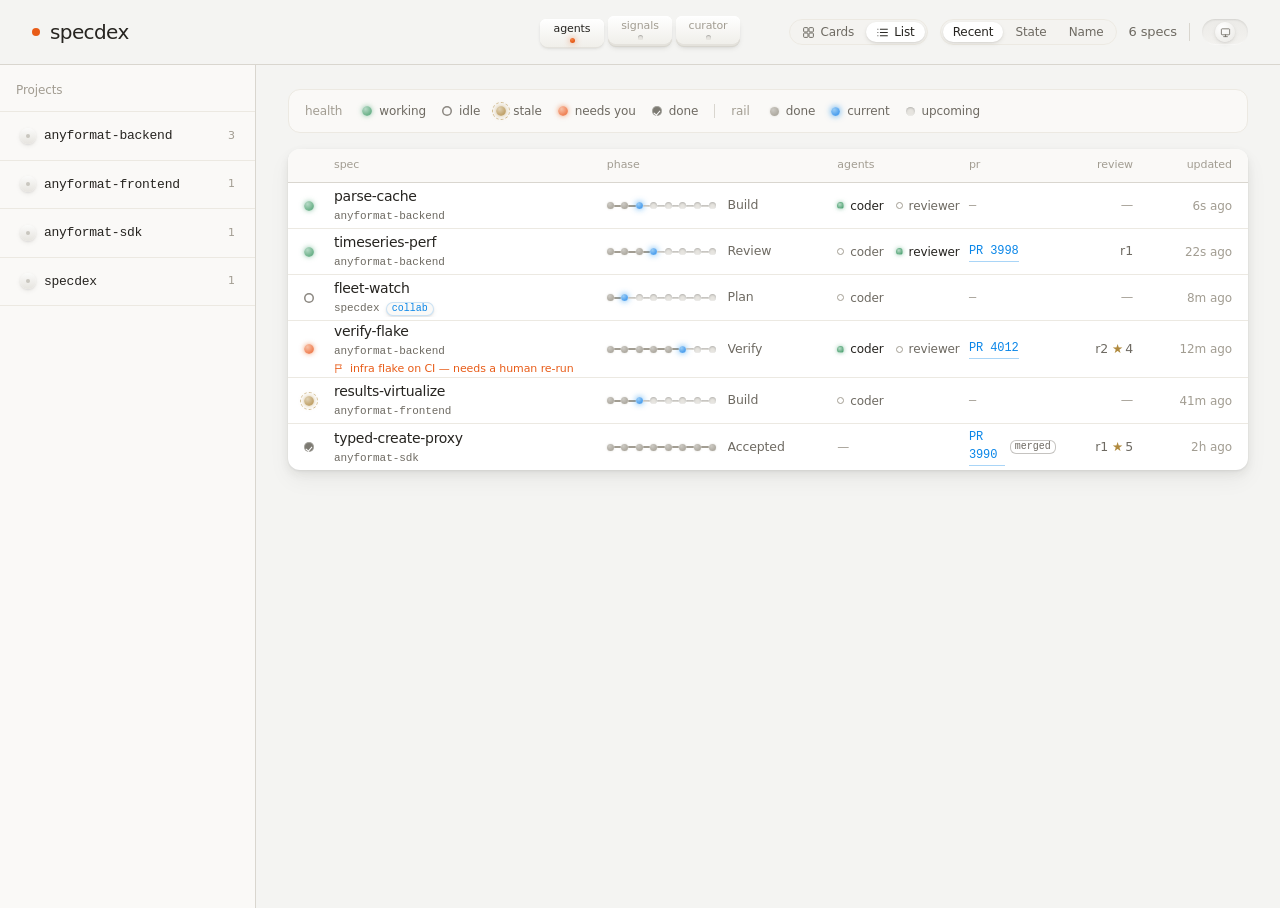
==== commit 89742c00: "feat(desktop): piano-key view selector + center signals/curator views Replace the agents/signals tog" ====
--- a/apps/desktop/ui/index.html
+++ b/apps/desktop/ui/index.html
@@ -23,14 +23,19 @@
       <span class="brand-mark" aria-hidden="true"></span>
       <h1 class="brand-name">specdex</h1>
     </a>
-    <nav class="brand-nav" aria-label="Views">
-      <button type="button" id="nav-agents" class="brand-nav-btn">agents</button>
-      <button type="button" id="view-toggle" class="view-toggle" role="switch" aria-checked="false" aria-label="Switch between agents and signals">
-        <span class="vt-track" aria-hidden="true"><span class="vt-knob"></span></span>
+    <nav class="view-seg" id="view-seg" aria-label="Views" role="tablist">
+      <button type="button" id="nav-agents" class="seg-btn" role="tab" aria-selected="true">
+        <span class="seg-label">agents</span>
+        <span class="seg-led" aria-hidden="true"></span>
       </button>
-      <button type="button" id="nav-signals" class="brand-nav-btn">Signals</button>
-      <span class="topbar-sep" aria-hidden="true"></span>
-      <button type="button" id="nav-curator" class="brand-nav-btn">Curator</button>
+      <button type="button" id="nav-signals" class="seg-btn" role="tab" aria-selected="false">
+        <span class="seg-label">signals</span>
+        <span class="seg-led" aria-hidden="true"></span>
+      </button>
+      <button type="button" id="nav-curator" class="seg-btn" role="tab" aria-selected="false">
+        <span class="seg-label">curator</span>
+        <span class="seg-led" aria-hidden="true"></span>
+      </button>
     </nav>
 
     <div class="topbar-right">
--- a/apps/desktop/ui/style.css
+++ b/apps/desktop/ui/style.css
@@ -1443,63 +1443,71 @@
 
 /* ============================ topbar nav ============================ */
 
-.brand-nav {
-  display: flex;
-  align-items: center;
-  gap: var(--s-2);
-}
-
-/* drams 2-position view toggle (agents ⇄ signals) — neutral on agents, ember on signals */
-.view-toggle {
-  appearance: none; border: 0; background: none; padding: 0; cursor: pointer;
-  display: inline-flex; align-items: center;
-}
-.view-toggle:focus-visible { outline: 2px solid var(--accent); outline-offset: 3px; border-radius: var(--r-pill); }
-.vt-track {
-  position: relative; display: inline-block;
-  width: 34px; height: 18px; border-radius: var(--r-pill);
-  background: linear-gradient(180deg, #ebeae7, #f3f2ef);
-  box-shadow: var(--press);
-  transition: background var(--dur) var(--ease-soft);
-}
-:root[data-theme="dark"] .vt-track { background: linear-gradient(180deg, #15130e, #1d1a14); }
-.vt-knob {
-  position: absolute; top: 2px; left: 2px;
-  width: 14px; height: 14px; border-radius: 50%;
-  background: radial-gradient(circle at 36% 30%, #ffffff, #efeeeb 72%, #e4e3df);
-  box-shadow: var(--lift-1);
-  transition: transform var(--dur) cubic-bezier(.34, 1.4, .5, 1);
-}
-:root[data-theme="dark"] .vt-knob { background: radial-gradient(circle at 36% 30%, #3a372f, #2a2720); }
-.view-toggle[aria-checked="true"] .vt-knob { transform: translateX(16px); }
-.view-toggle[aria-checked="true"] .vt-track {
-  /* match the attach push-button's saturated ember face, not a faint tint */
-  background: linear-gradient(180deg, #f4844a, var(--ember) 58%, #cf4d10);
-}
-
-.brand-nav-btn {
-  appearance: none;
-  border: none;
-  background: none;
-  cursor: pointer;
-  padding: 2px var(--s-2);
+/* drams 3-position view selector — extruded piano keys. The active key presses in
+   (sinks) and its LED lights ember. agents / signals / curator */
+.view-seg {
+  display: inline-flex;
+  gap: 4px;
+  padding-bottom: 4px;
+}
+.seg-btn {
+  min-width: 64px;
+  padding: 3px 11px 4px;
+  appearance: none; border: 0; cursor: pointer;
+  border-radius: 6px 6px 8px 8px;
+  background: linear-gradient(180deg, #ffffff, #f0efea);
+  box-shadow:
+    0 2px 0 #e4e2dc, 0 3px 0 #d7d5ce,
+    0 5px 6px -3px rgba(0, 0, 0, .26), inset 0 1px 0 #fff;
+  display: flex; flex-direction: column; align-items: center; gap: 3px;
   font-family: var(--font-sans);
-  font-size: 13px;
-  font-weight: 450;
-  letter-spacing: -0.01em;
-  color: var(--ink-faint);
-  border-radius: var(--r-chip);
-  transition: color var(--dur-fast) var(--ease);
-}
-.brand-nav-btn:hover { color: var(--ink); }
-.brand-nav-btn.active { color: var(--ink); font-weight: 500; }
-.brand-nav-btn:focus-visible { outline: 2px solid var(--accent); outline-offset: 2px; }
+  font-size: 11px; font-weight: 450; letter-spacing: -0.01em;
+  text-align: center;
+  color: var(--ink-faint);
+  transition: transform var(--dur-fast) var(--ease), box-shadow var(--dur-fast) var(--ease), color var(--dur-fast) var(--ease);
+}
+.seg-label { text-align: center; }
+:root[data-theme="dark"] .seg-btn {
+  background: linear-gradient(180deg, #2e2b23, #211e18);
+  box-shadow:
+    0 2px 0 #1a1812, 0 3px 0 #131109,
+    0 5px 6px -3px rgba(0, 0, 0, .55), inset 0 1px 0 rgba(255, 255, 255, .05);
+}
+.seg-btn:hover { color: var(--ink-muted); }
+.seg-btn:focus-visible { outline: 2px solid var(--accent); outline-offset: 3px; }
+
+.seg-led {
+  width: 5px; height: 5px; border-radius: 50%;
+  background: var(--well);
+  box-shadow: inset 0 1px 1px rgba(0, 0, 0, .25);
+  transition: background var(--dur-fast) var(--ease), box-shadow var(--dur-fast) var(--ease);
+}
+
+/* the live key — pressed in, LED lit ember */
+.seg-btn[aria-selected="true"] {
+  color: var(--ink); font-weight: 540;
+  transform: translateY(3px);
+  box-shadow:
+    0 1px 0 #e4e2dc,
+    0 2px 4px -2px rgba(0, 0, 0, .3), inset 0 1px 0 #fff;
+}
+:root[data-theme="dark"] .seg-btn[aria-selected="true"] {
+  box-shadow:
+    0 1px 0 #1a1812,
+    0 2px 4px -2px rgba(0, 0, 0, .55), inset 0 1px 0 rgba(255, 255, 255, .05);
+}
+.seg-btn[aria-selected="true"] .seg-led {
+  background: radial-gradient(circle at 38% 30%, #f4844a, var(--ember) 60%, #cf4d10);
+  box-shadow: 0 0 6px color-mix(in srgb, var(--ember) 75%, transparent);
+}
 
 /* ============================ signals view ============================ */
 
 .signals-view {
   padding: var(--s-5) var(--s-6);
   max-width: 860px;
+  margin-left: auto;
+  margin-right: auto;
 }
 
 .sig-group {
@@ -1627,6 +1635,10 @@
   display: flex;
   align-items: flex-start;
   min-height: 60vh;
+  max-width: 980px;
+  margin-left: auto;
+  margin-right: auto;
+  padding: var(--s-5) var(--s-6);
 }
 
 .curator-rail {
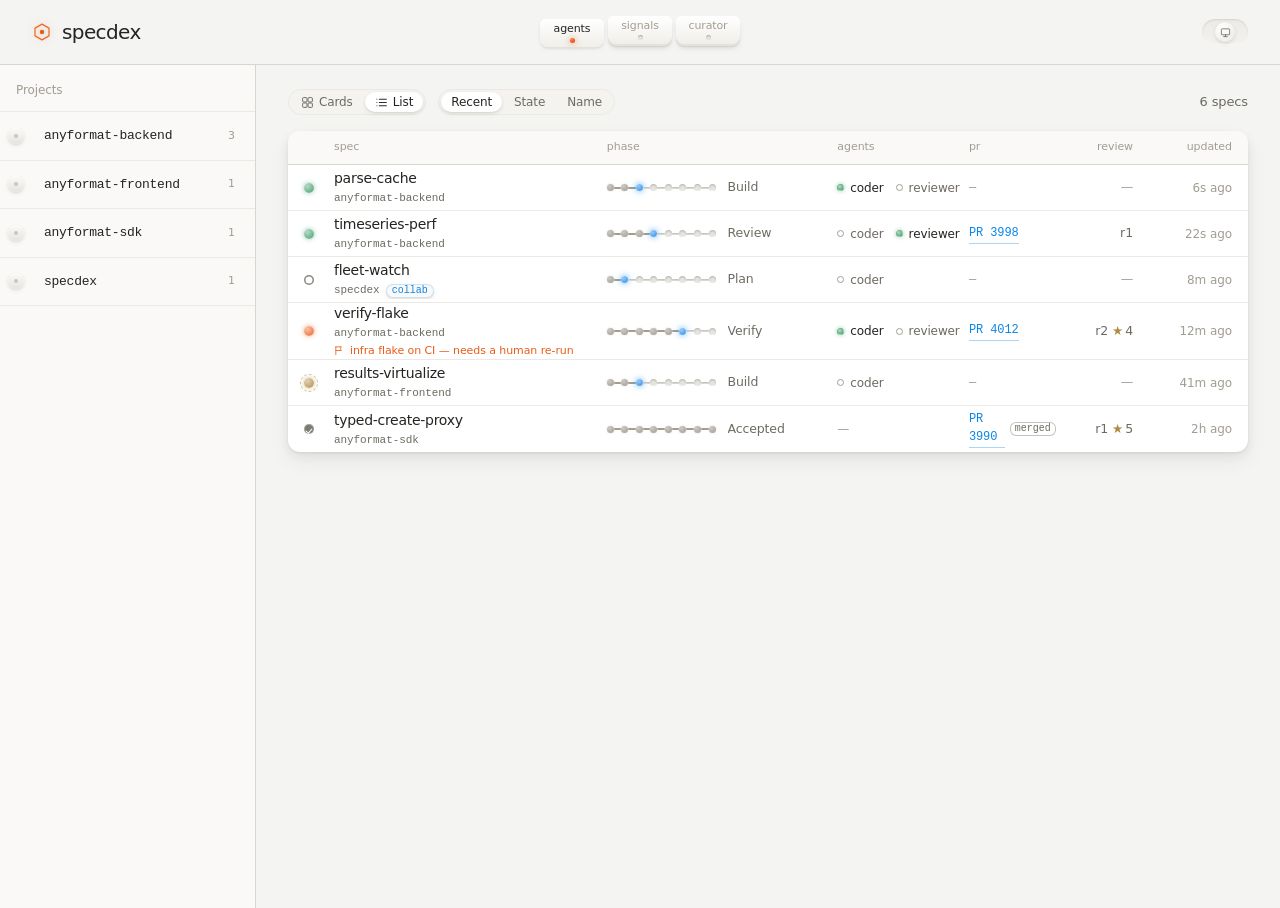
==== commit fc945d0a: "feat(desktop): responsive topbar + drop the standing legend The topbar was a rigid 1fr/auto/1fr grid" ====
--- a/apps/desktop/ui/index.html
+++ b/apps/desktop/ui/index.html
@@ -20,7 +20,13 @@
 <body>
   <header class="topbar">
     <a class="brand" id="brand-home" href="#" aria-label="Back to fleet">
-      <span class="brand-mark" aria-hidden="true"></span>
+      <span class="brand-mark" aria-hidden="true">
+        <svg viewBox="0 0 24 24" aria-hidden="true">
+          <path class="bm-hex" d="M12 2.6 20.4 7.3v9.4L12 21.4 3.6 16.7V7.3z"
+                fill="none" stroke="currentColor" stroke-width="1.5" stroke-linejoin="round"/>
+          <circle class="bm-core" cx="12" cy="12" r="2.7" fill="currentColor"/>
+        </svg>
+      </span>
       <h1 class="brand-name">specdex</h1>
     </a>
     <nav class="view-seg" id="view-seg" aria-label="Views" role="tablist">
@@ -39,34 +45,6 @@
     </nav>
 
     <div class="topbar-right">
-      <div id="fleet-controls">
-        <div class="fleet-sort" id="layout-toggle" role="group" aria-label="Layout">
-          <button type="button" data-layout="cards" aria-pressed="false">
-            <svg viewBox="0 0 24 24" aria-hidden="true" width="13" height="13" stroke="currentColor" fill="none" stroke-width="1.8"><rect x="3" y="3" width="8" height="8" rx="1.5"/><rect x="13" y="3" width="8" height="8" rx="1.5"/><rect x="3" y="13" width="8" height="8" rx="1.5"/><rect x="13" y="13" width="8" height="8" rx="1.5"/></svg>
-            Cards
-          </button>
-          <button type="button" data-layout="list" aria-pressed="false">
-            <svg viewBox="0 0 24 24" aria-hidden="true" width="13" height="13" stroke="currentColor" fill="none" stroke-width="1.8"><path d="M8 6h13M8 12h13M8 18h13M3.5 6h.01M3.5 12h.01M3.5 18h.01" stroke-linecap="round"/></svg>
-            List
-          </button>
-        </div>
-        <div class="fleet-sort" id="fleet-sort" role="group" aria-label="Sort specs">
-          <button type="button" data-sort="recent">Recent</button>
-          <button type="button" data-sort="state">State</button>
-          <button type="button" data-sort="name">Name</button>
-        </div>
-        <span class="fleet-count" id="fleet-count"></span>
-        <span class="topbar-sep" aria-hidden="true"></span>
-      </div>
-      <div id="signals-controls" hidden>
-        <div class="fleet-sort" id="signals-scope" role="group" aria-label="Scope filter">
-          <button type="button" data-scope="all" aria-pressed="true">All</button>
-          <button type="button" data-scope="spec" aria-pressed="false">Spec</button>
-          <button type="button" data-scope="project" aria-pressed="false">Project</button>
-          <button type="button" data-scope="skill" aria-pressed="false">Skill</button>
-        </div>
-        <span class="topbar-sep" aria-hidden="true"></span>
-      </div>
       <button class="theme-toggle" id="theme-toggle" type="button"
               data-state="system" aria-label="Theme: system" title="Theme: system">
         <span class="t-track" aria-hidden="true"><span class="t-knob" id="t-knob"></span></span>
@@ -77,18 +55,33 @@
   <div class="shell">
     <aside class="sidebar" id="sidebar" aria-label="Projects"></aside>
     <div class="content">
-      <div class="legend" id="legend" aria-label="Health legend">
-        <span class="legend-title">health</span>
-        <span class="legend-item"><span class="dot" data-health="alive"></span>working</span>
-        <span class="legend-item"><span class="dot" data-health="idle"></span>idle</span>
-        <span class="legend-item"><span class="dot" data-health="stale"></span>stale</span>
-        <span class="legend-item"><span class="dot" data-health="needs-you"></span>needs&nbsp;you</span>
-        <span class="legend-item"><span class="dot" data-health="done"></span>done</span>
-        <span class="topbar-sep" aria-hidden="true"></span>
-        <span class="legend-title">rail</span>
-        <span class="legend-item"><span class="rail-node done legend-swatch"></span>done</span>
-        <span class="legend-item"><span class="rail-node current legend-swatch"></span>current</span>
-        <span class="legend-item"><span class="rail-node legend-swatch"></span>upcoming</span>
+      <div class="toolbar" id="toolbar" aria-label="Fleet controls">
+        <div id="fleet-controls">
+          <div class="fleet-sort" id="layout-toggle" role="group" aria-label="Layout">
+            <button type="button" data-layout="cards" aria-pressed="false">
+              <svg viewBox="0 0 24 24" aria-hidden="true" width="13" height="13" stroke="currentColor" fill="none" stroke-width="1.8"><rect x="3" y="3" width="8" height="8" rx="1.5"/><rect x="13" y="3" width="8" height="8" rx="1.5"/><rect x="3" y="13" width="8" height="8" rx="1.5"/><rect x="13" y="13" width="8" height="8" rx="1.5"/></svg>
+              Cards
+            </button>
+            <button type="button" data-layout="list" aria-pressed="false">
+              <svg viewBox="0 0 24 24" aria-hidden="true" width="13" height="13" stroke="currentColor" fill="none" stroke-width="1.8"><path d="M8 6h13M8 12h13M8 18h13M3.5 6h.01M3.5 12h.01M3.5 18h.01" stroke-linecap="round"/></svg>
+              List
+            </button>
+          </div>
+          <div class="fleet-sort" id="fleet-sort" role="group" aria-label="Sort specs">
+            <button type="button" data-sort="recent">Recent</button>
+            <button type="button" data-sort="state">State</button>
+            <button type="button" data-sort="name">Name</button>
+          </div>
+          <span class="fleet-count" id="fleet-count"></span>
+        </div>
+        <div id="signals-controls" hidden>
+          <div class="fleet-sort" id="signals-scope" role="group" aria-label="Scope filter">
+            <button type="button" data-scope="all" aria-pressed="true">All</button>
+            <button type="button" data-scope="spec" aria-pressed="false">Spec</button>
+            <button type="button" data-scope="project" aria-pressed="false">Project</button>
+            <button type="button" data-scope="skill" aria-pressed="false">Skill</button>
+          </div>
+        </div>
       </div>
       <main class="fleet" id="fleet" aria-label="Running specs"></main>
       <section class="listwrap" id="listwrap" aria-label="Running specs" hidden>
--- a/apps/desktop/ui/style.css
+++ b/apps/desktop/ui/style.css
@@ -141,12 +141,16 @@
 }
 .brand:focus-visible { outline: 2px solid var(--accent); outline-offset: 4px; }
 
-.brand-mark {                         /* drams uses circles for marks */
-  width: 8px; height: 8px;
-  border-radius: var(--r-pill);
-  background: var(--ember);
+.brand-mark {                         /* hexagon spec-node mark in ember */
+  display: inline-flex;
+  width: 20px; height: 20px;
   margin-right: 2px;
-}
+  color: var(--ember);
+  filter: drop-shadow(0 0 4px color-mix(in srgb, var(--ember) 32%, transparent));
+}
+.brand-mark svg { width: 100%; height: 100%; display: block; }
+.brand-mark .bm-hex { opacity: .9; }
+.brand:hover .brand-mark { color: color-mix(in srgb, var(--ember) 88%, #fff); }
 
 .brand-name {
   font-size: 20px;
@@ -161,7 +165,8 @@
   color: var(--ink-faint);
 }
 
-/* count + divider + toggle as one intentional cluster, hairline-separated */
+/* topbar right cluster — just the theme toggle now; the fleet controls moved
+   down to the toolbar strip under the topbar. */
 .topbar-right { display: flex; align-items: center; gap: var(--s-3); justify-self: end; }
 
 .fleet-count {
@@ -170,12 +175,6 @@
   font-variant-numeric: tabular-nums;
   color: var(--ink-muted);
   letter-spacing: -0.01em;
-}
-
-.topbar-sep {
-  width: 1px;
-  height: 18px;
-  background: var(--rule);
 }
 
 /* segmented sort control — a sunk pill, the active segment raised like the cards */
@@ -566,29 +565,18 @@
 .dot[data-health="alive"]     { animation: working-pulse 2.8s var(--ease-soft) infinite; }
 .dot[data-health="needs-you"] { animation: attention 3.4s var(--ease-soft) infinite; }
 
-/* Static in the legend */
-.legend .dot { animation: none !important; }
-
-/* ============================ health legend ============================ */
-
-.legend {
-  display: flex; align-items: center; flex-wrap: wrap; gap: var(--s-2) var(--s-4);
-  padding: var(--s-3) var(--s-4);
-  margin: var(--s-5) var(--s-6) 0;
-  background: var(--surface-2); border: 1px solid var(--rule-soft);
-  border-radius: var(--r-card);
-}
-.legend-title {
-  font-size: 12px; font-weight: 450; letter-spacing: -0.01em; color: var(--ink-faint);
-  margin-right: var(--s-1);
-}
-.legend-item {
-  display: inline-flex; align-items: center; gap: 7px;
-  font-size: 12px; font-weight: 450; letter-spacing: -0.01em; color: var(--ink-muted);
-}
-.legend-swatch { position: relative; flex: none; }
-.legend .rail-node { width: 9px; height: 9px; }
-.legend .topbar-sep { height: 14px; }
+/* ============================ fleet toolbar ============================ */
+/* The strip under the topbar holding the layout/sort/scope controls. Replaces
+   the old health legend — the status and phase dots now carry their own
+   tooltips, so no standing legend is needed. */
+
+.toolbar {
+  display: flex; align-items: center; flex-wrap: wrap; gap: var(--s-2) var(--s-3);
+  padding: var(--s-2) 0 0;
+  margin: var(--s-4) var(--s-6) 0;
+  min-height: 28px;
+}
+.toolbar .fleet-count { margin-left: auto; }
 
 /* fleet-controls wrapper: transparent to layout, hideable as a unit */
 #fleet-controls { display: contents; }
@@ -1072,8 +1060,16 @@
   display: flex;
   align-items: center;
   gap: var(--s-2);
-  width: calc(100% - var(--s-4));
   margin: 2px var(--s-2);
+}
+
+/* the row body is the filter control: click to scope the grid to this project */
+.sb-proj-main {
+  flex: 1 1 auto;
+  display: flex;
+  align-items: center;
+  gap: var(--s-2);
+  min-width: 0;
   background: none;
   border: none;
   cursor: pointer;
@@ -1085,22 +1081,33 @@
   transition: color var(--dur-fast) var(--ease), background var(--dur-fast) var(--ease),
               box-shadow var(--dur-fast) var(--ease);
 }
-.sb-proj-head:hover {
+.sb-proj-main:hover {
   color: var(--accent);
   background: var(--surface);
   box-shadow: var(--lift-1);          /* the row lifts off the sunk sidebar */
 }
-.sb-proj-head:focus-visible { outline: 2px solid var(--accent); outline-offset: -2px; }
+.sb-proj-main:focus-visible { outline: 2px solid var(--accent); outline-offset: -2px; }
+
+/* active filter: the row glows ember with an inset edge marker */
+.sb-project.active .sb-proj-main,
+.sb-project.active .sb-proj-main:hover {
+  color: var(--ember);
+  background: var(--ember-soft);
+  box-shadow: inset 2px 0 0 var(--ember);
+}
+.sb-project.active .sb-proj-name { font-weight: 600; }
 
 /* a tiny drams push-button instead of a chevron: domed + raised, its LED dark.
    When the project group is open the dome presses in and the LED lights ember. */
 .sb-btn {
   position: relative;
   width: 16px; height: 16px; border-radius: 50%; flex: none;
+  border: none; padding: 0; cursor: pointer;
   background: linear-gradient(180deg, #fbfbfa, #e6e4df);
   box-shadow: var(--lift-1);
   transition: box-shadow var(--dur-fast) var(--ease), transform var(--dur-fast) var(--ease);
 }
+.sb-btn:focus-visible { outline: 2px solid var(--accent); outline-offset: 2px; }
 .sb-btn::after {
   content: "";
   position: absolute; top: 50%; left: 50%;
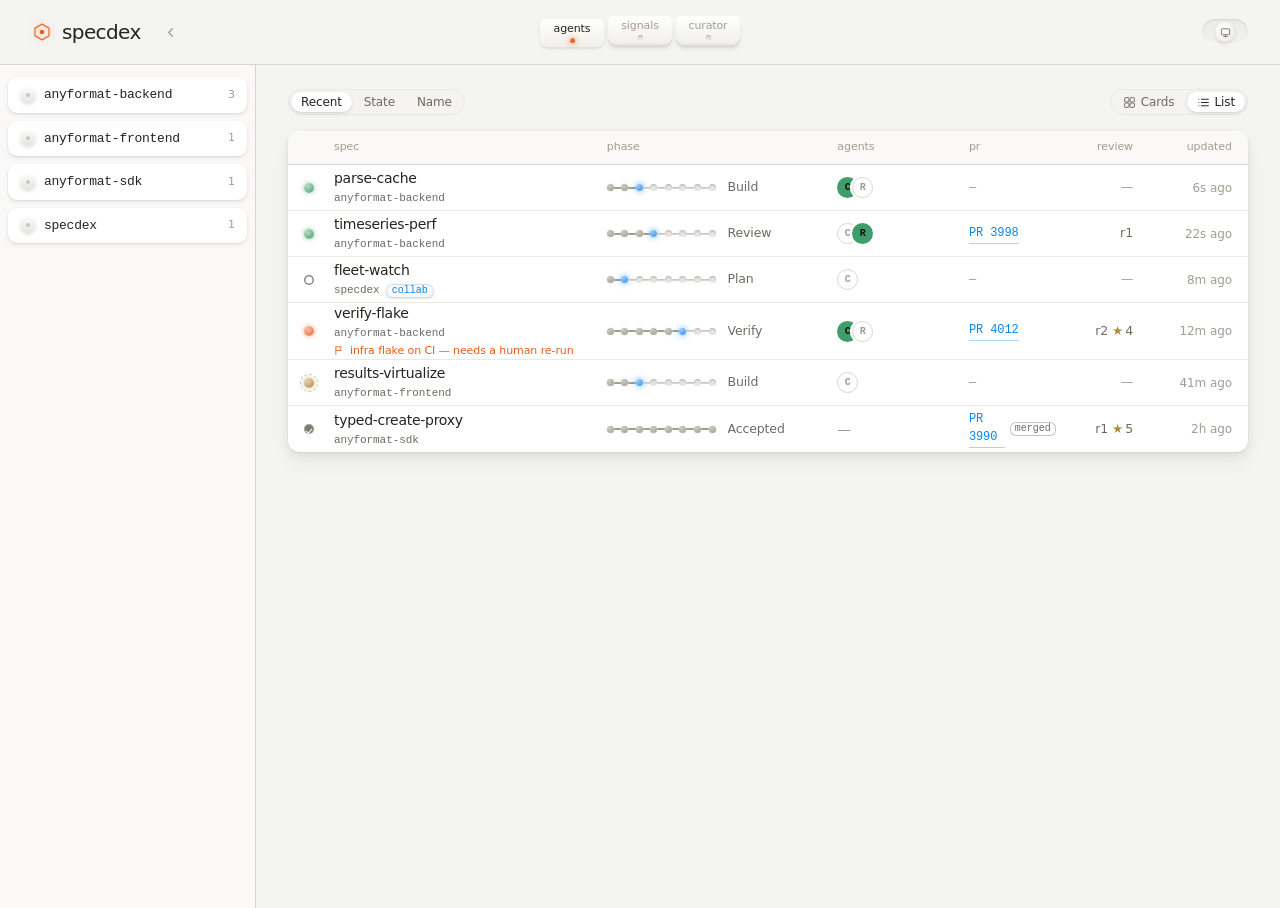
==== commit bfe9deb1: "feat(desktop): sidebar/agents/toolbar redesign + archive UI UI pass over the fleet + detail views: -" ====
--- a/apps/desktop/ui/index.html
+++ b/apps/desktop/ui/index.html
@@ -13,22 +13,32 @@
         ? (matchMedia('(prefers-color-scheme: dark)').matches ? 'dark' : 'light')
         : s;
       document.documentElement.dataset.theme = t;
+      document.documentElement.dataset.sidebar =
+        localStorage.dexSidebarCollapsed === '1' ? 'collapsed' : 'open';
     })();
   </script>
   <link rel="stylesheet" href="style.css" />
 </head>
 <body>
   <header class="topbar">
-    <a class="brand" id="brand-home" href="#" aria-label="Back to fleet">
-      <span class="brand-mark" aria-hidden="true">
-        <svg viewBox="0 0 24 24" aria-hidden="true">
-          <path class="bm-hex" d="M12 2.6 20.4 7.3v9.4L12 21.4 3.6 16.7V7.3z"
-                fill="none" stroke="currentColor" stroke-width="1.5" stroke-linejoin="round"/>
-          <circle class="bm-core" cx="12" cy="12" r="2.7" fill="currentColor"/>
-        </svg>
-      </span>
-      <h1 class="brand-name">specdex</h1>
-    </a>
+    <div class="topbar-left">
+      <a class="brand" id="brand-home" href="#" aria-label="Back to fleet">
+        <span class="brand-mark" aria-hidden="true">
+          <svg viewBox="0 0 24 24" aria-hidden="true">
+            <path class="bm-hex" d="M12 2.6 20.4 7.3v9.4L12 21.4 3.6 16.7V7.3z"
+                  fill="none" stroke="currentColor" stroke-width="1.5" stroke-linejoin="round"/>
+            <circle class="bm-core" cx="12" cy="12" r="2.7" fill="currentColor"/>
+          </svg>
+        </span>
+        <h1 class="brand-name">specdex</h1>
+      </a>
+      <button type="button" class="sb-collapse" id="sb-collapse"
+              aria-label="Collapse sidebar" title="Collapse sidebar">
+        <svg viewBox="0 0 24 24" aria-hidden="true" width="15" height="15" fill="none"
+             stroke="currentColor" stroke-width="2"><path d="M9 6l6 6-6 6"
+             stroke-linecap="round" stroke-linejoin="round"/></svg>
+      </button>
+    </div>
     <nav class="view-seg" id="view-seg" aria-label="Views" role="tablist">
       <button type="button" id="nav-agents" class="seg-btn" role="tab" aria-selected="true">
         <span class="seg-label">agents</span>
@@ -53,10 +63,17 @@
   </header>
 
   <div class="shell">
-    <aside class="sidebar" id="sidebar" aria-label="Projects"></aside>
+    <aside class="sidebar" id="sidebar" aria-label="Projects">
+      <div class="sb-list" id="sb-list"></div>
+    </aside>
     <div class="content">
       <div class="toolbar" id="toolbar" aria-label="Fleet controls">
         <div id="fleet-controls">
+          <div class="fleet-sort" id="fleet-sort" role="group" aria-label="Sort specs">
+            <button type="button" data-sort="recent">Recent</button>
+            <button type="button" data-sort="state">State</button>
+            <button type="button" data-sort="name">Name</button>
+          </div>
           <div class="fleet-sort" id="layout-toggle" role="group" aria-label="Layout">
             <button type="button" data-layout="cards" aria-pressed="false">
               <svg viewBox="0 0 24 24" aria-hidden="true" width="13" height="13" stroke="currentColor" fill="none" stroke-width="1.8"><rect x="3" y="3" width="8" height="8" rx="1.5"/><rect x="13" y="3" width="8" height="8" rx="1.5"/><rect x="3" y="13" width="8" height="8" rx="1.5"/><rect x="13" y="13" width="8" height="8" rx="1.5"/></svg>
@@ -67,12 +84,6 @@
               List
             </button>
           </div>
-          <div class="fleet-sort" id="fleet-sort" role="group" aria-label="Sort specs">
-            <button type="button" data-sort="recent">Recent</button>
-            <button type="button" data-sort="state">State</button>
-            <button type="button" data-sort="name">Name</button>
-          </div>
-          <span class="fleet-count" id="fleet-count"></span>
         </div>
         <div id="signals-controls" hidden>
           <div class="fleet-sort" id="signals-scope" role="group" aria-label="Scope filter">
@@ -90,6 +101,8 @@
       <main class="detail" id="detail" aria-label="Spec detail" hidden></main>
       <main class="signals-view" id="signals" aria-label="Signals" hidden></main>
       <section id="curator" class="curator-view" aria-label="Curator reports" hidden></section>
+      <section id="liveteam" class="liveteam-view" aria-label="Live team" hidden></section>
+      <section id="archived" class="archived-view" aria-label="Archived specs" hidden></section>
     </div>
   </div>
 
--- a/apps/desktop/ui/style.css
+++ b/apps/desktop/ui/style.css
@@ -101,6 +101,19 @@
 /* the `hidden` attribute must win over component `display` rules (.fleet=grid,
    .detail=flex) so showView() can actually hide a pane. */
 [hidden] { display: none !important; }
+
+/* DRAMS scrollbars — soft hardware: thin, no track, a quiet pill thumb that
+   darkens on hover. Applied app-wide; reuses --rule/--ink-faint so it adapts
+   light↔dark with no new token. */
+* { scrollbar-width: thin; scrollbar-color: var(--rule) transparent; }
+*::-webkit-scrollbar { width: 9px; height: 9px; }
+*::-webkit-scrollbar-track { background: transparent; }
+*::-webkit-scrollbar-thumb {
+  background: var(--rule); border: 2px solid transparent;
+  border-radius: var(--r-pill); background-clip: padding-box;
+}
+*::-webkit-scrollbar-thumb:hover { background: var(--ink-faint); background-clip: padding-box; }
+*::-webkit-scrollbar-corner { background: transparent; }
 
 html, body { height: 100%; }
 
@@ -299,6 +312,9 @@
   to   { opacity: 1; transform: translateY(0); }
 }
 
+/* Already-settled rows: a background poll repaint must not re-flash them. */
+.no-anim { animation: none !important; }
+
 /* ---- header row: life-dot + name + pr ---- */
 
 .m-head {
@@ -435,29 +451,29 @@
   flex-wrap: wrap;
 }
 
-.agents { display: flex; align-items: center; gap: var(--s-3); }
+/* agents = a face-pile of monogram circles; green fill marks who's working */
+.agents { display: flex; align-items: center; }
+.agents-none { font-size: 12px; color: var(--ink-faint); }
 
 .agent {
-  display: inline-flex;
-  align-items: center;
-  gap: 6px;
-  font-size: 13px;
-  font-weight: 450;
-  letter-spacing: -0.01em;
-  color: var(--ink-muted);
-}
-.agent-pip {
-  width: 7px; height: 7px;
-  border-radius: var(--r-pill);
-  border: 1.5px solid var(--ink-faint);
-  background: transparent;
   flex: none;
-}
-.agent.active { color: var(--ink); }
-.agent.active .agent-pip {
-  background: radial-gradient(circle at 35% 30%, color-mix(in srgb, var(--alive) 38%, #fff), var(--alive));
+  width: 21px; height: 21px;
+  margin-left: -6px;                  /* overlap into the previous circle */
+  display: grid;
+  place-items: center;
+  border-radius: 50%;
+  font-family: var(--font-mono);
+  font-size: 10px; font-weight: 600;
+  color: var(--ink-faint);
+  background: var(--surface);
+  border: 1px solid var(--rule);
+  box-shadow: 0 0 0 2px var(--surface);   /* ring carves a gap between overlaps */
+}
+.agent:first-child { margin-left: 0; }
+.agent.active {
+  color: #10140e;
+  background: var(--alive);
   border-color: transparent;
-  box-shadow: 0 0 4px color-mix(in srgb, var(--alive) 55%, transparent);
 }
 
 .review-meta {
@@ -492,7 +508,6 @@
    it changed within the recency window (see app.js). Color always = health. */
 
 .live .life-dot { animation: breathe 2.6s var(--ease-soft) infinite; }
-.live .agent.active .agent-pip { animation: breathe 2.6s var(--ease-soft) infinite; }
 .live[data-health="needs-you"] .life-dot { animation: attention 3.4s var(--ease-soft) infinite; }
 
 /* D1 — green working pulse for alive specs, driven by health label (not recency). */
@@ -576,7 +591,7 @@
   margin: var(--s-4) var(--s-6) 0;
   min-height: 28px;
 }
-.toolbar .fleet-count { margin-left: auto; }
+.toolbar #layout-toggle { margin-left: auto; }   /* sort on the left, layout on the right */
 
 /* fleet-controls wrapper: transparent to layout, hideable as a unit */
 #fleet-controls { display: contents; }
@@ -637,6 +652,37 @@
 .list-row:last-child { border-bottom: none; }
 .list-row:hover { background: var(--surface-2); }
 .list-row:focus-visible { outline: 2px solid var(--accent); outline-offset: -2px; }
+.list-row { position: relative; }   /* anchor the hover-revealed archive control */
+
+/* archive affordance — hover-revealed on cards + list rows */
+.m-archive, .lr-archive {
+  position: absolute;
+  display: grid;
+  place-items: center;
+  width: 26px;
+  height: 26px;
+  border: none;
+  border-radius: var(--r-chip);
+  background: var(--surface-2);
+  box-shadow: var(--lift-1);
+  color: var(--ink-faint);
+  cursor: pointer;
+  opacity: 0;
+  transition: opacity var(--dur-fast) var(--ease), color var(--dur-fast) var(--ease),
+              background var(--dur-fast) var(--ease);
+  z-index: 3;
+}
+.m-archive svg, .lr-archive svg {
+  width: 15px; height: 15px; stroke: currentColor; fill: none;
+}
+.m-archive { top: var(--s-3); right: var(--s-3); }
+.lr-archive { top: 50%; right: var(--s-3); transform: translateY(-50%); }
+.minion:hover .m-archive, .minion:focus-within .m-archive,
+.list-row:hover .lr-archive, .list-row:focus-within .lr-archive { opacity: 1; }
+.m-archive:hover, .lr-archive:hover { color: var(--accent); background: var(--surface); }
+.m-archive:focus-visible, .lr-archive:focus-visible {
+  opacity: 1; outline: 2px solid var(--accent); outline-offset: 2px;
+}
 
 .lc-dot { display: flex; align-items: center; }
 .lc-name { min-width: 0; display: flex; flex-direction: column; gap: 1px; }
@@ -664,8 +710,7 @@
   font-size: 12.5px; letter-spacing: -0.01em; color: var(--ink-muted);
   text-transform: capitalize; overflow: hidden; text-overflow: ellipsis; white-space: nowrap;
 }
-.lc-agents { display: flex; align-items: center; gap: var(--s-3); min-width: 0; }
-.lc-agents .agent { font-size: 12px; }
+.lc-agents { display: flex; align-items: center; min-width: 0; }
 .lc-pr {
   font-family: var(--font-mono); font-size: 12px; font-variant-numeric: tabular-nums;
   min-width: 0; display: flex; align-items: center; gap: 5px;
@@ -1028,23 +1073,50 @@
   align-self: stretch;
   border-right: 1px solid var(--rule);
   background: var(--surface-2);
-  padding: var(--s-4) 0;
   position: sticky;
   top: 57px;                          /* under the hairline-ruled topbar */
   height: calc(100vh - 57px);
+  display: flex;
+  flex-direction: column;
+  overflow: hidden;
+  transition: width var(--dur) var(--ease-soft);
+}
+
+.content { flex: 1 1 auto; min-width: 0; }
+
+.sb-list {
+  flex: 1 1 auto;
   overflow-y: auto;
-}
-
-.content { flex: 1 1 auto; min-width: 0; }
-
-.sb-head {
-  font-size: 12px;
-  font-weight: 450;
-  letter-spacing: -0.01em;
-  color: var(--ink-faint);
-  text-transform: capitalize;
-  padding: 0 var(--s-4) var(--s-3);
-}
+  padding: var(--s-3) var(--s-2);
+  display: flex;
+  flex-direction: column;
+  gap: var(--s-2);
+}
+
+/* collapse toggle lives in the topbar, right of the brand */
+.topbar-left { display: flex; align-items: center; gap: var(--s-4); min-width: 0; }
+
+.sb-collapse {
+  flex: none;
+  display: grid;
+  place-items: center;
+  width: 26px;
+  height: 26px;
+  border: none;
+  border-radius: var(--r-chip);
+  background: none;
+  color: var(--ink-faint);
+  cursor: pointer;
+  transition: color var(--dur-fast) var(--ease), background var(--dur-fast) var(--ease);
+}
+.sb-collapse:hover { color: var(--ember); background: var(--surface); }
+.sb-collapse:focus-visible { outline: 2px solid var(--accent); outline-offset: 2px; }
+.sb-collapse svg { transition: transform var(--dur) var(--ease-soft); }
+/* caret points right by default (expand); rotate to point left when open */
+html[data-sidebar="open"] .sb-collapse svg { transform: rotate(180deg); }
+
+/* collapsed: the sidebar slides away entirely; the topbar toggle brings it back */
+html[data-sidebar="collapsed"] .sidebar { width: 0; border-right-color: transparent; }
 
 .sb-empty {
   font-size: 12px;
@@ -1053,14 +1125,22 @@
   line-height: 1.6;
 }
 
-.sb-project { border-top: 1px solid var(--rule-soft); }
-.sb-project:last-child { border-bottom: 1px solid var(--rule-soft); }
+/* each project is a raised drams chip — no dividers; lifts on hover, ember ring when active */
+.sb-project {
+  background: var(--surface);
+  border-radius: 9px;
+  box-shadow: var(--lift-1);
+  overflow: hidden;
+  transition: transform var(--dur-fast) var(--ease-soft), box-shadow var(--dur-fast) var(--ease);
+}
+.sb-project:hover { transform: translateY(-1px); }
+.sb-project.active { box-shadow: var(--lift-1), inset 0 0 0 1px var(--ember); }
 
 .sb-proj-head {
   display: flex;
   align-items: center;
   gap: var(--s-2);
-  margin: 2px var(--s-2);
+  padding: var(--s-2) var(--s-3);
 }
 
 /* the row body is the filter control: click to scope the grid to this project */
@@ -1073,28 +1153,18 @@
   background: none;
   border: none;
   cursor: pointer;
-  padding: var(--s-3);
-  border-radius: var(--r-chip);
+  padding: 0;
   color: var(--ink);
   font: inherit;
   text-align: left;
-  transition: color var(--dur-fast) var(--ease), background var(--dur-fast) var(--ease),
-              box-shadow var(--dur-fast) var(--ease);
-}
-.sb-proj-main:hover {
-  color: var(--accent);
-  background: var(--surface);
-  box-shadow: var(--lift-1);          /* the row lifts off the sunk sidebar */
-}
-.sb-proj-main:focus-visible { outline: 2px solid var(--accent); outline-offset: -2px; }
-
-/* active filter: the row glows ember with an inset edge marker */
+  transition: color var(--dur-fast) var(--ease);
+}
+.sb-proj-main:hover { color: var(--accent); }
+.sb-proj-main:focus-visible { outline: 2px solid var(--accent); outline-offset: 3px; border-radius: var(--r-chip); }
+
+/* active filter: ember name + the chip ring above */
 .sb-project.active .sb-proj-main,
-.sb-project.active .sb-proj-main:hover {
-  color: var(--ember);
-  background: var(--ember-soft);
-  box-shadow: inset 2px 0 0 var(--ember);
-}
+.sb-project.active .sb-proj-name { color: var(--ember); }
 .sb-project.active .sb-proj-name { font-weight: 600; }
 
 /* a tiny drams push-button instead of a chevron: domed + raised, its LED dark.
@@ -1143,6 +1213,30 @@
   font-variant-numeric: tabular-nums;
   flex: none;
 }
+
+/* sidebar "Archived (n)" shelf link — a ghost row below the project chips */
+.sb-archived {
+  display: flex;
+  align-items: center;
+  gap: var(--s-2);
+  margin-top: var(--s-1);
+  padding: var(--s-3);
+  border: none;
+  border-radius: 9px;
+  background: none;
+  color: var(--ink-faint);
+  font: inherit;
+  font-size: 13px;
+  text-align: left;
+  cursor: pointer;
+  transition: color var(--dur-fast) var(--ease), background var(--dur-fast) var(--ease);
+}
+.sb-archived:hover { color: var(--ember); background: var(--surface); }
+.sb-archived:focus-visible { outline: 2px solid var(--accent); outline-offset: -2px; }
+.sb-archived.active { color: var(--ink); font-weight: 600; }
+.sb-archived-ico { flex: none; display: grid; place-items: center; }
+.sb-archived-ico svg { width: 15px; height: 15px; stroke: currentColor; fill: none; }
+.sb-archived-label { flex: 1 1 auto; }
 
 .sb-proj-body {
   padding: 0 var(--s-4) var(--s-3) var(--s-3);
@@ -1408,8 +1502,12 @@
 .team-panes-head-row {
   display: flex;
   align-items: center;
-  justify-content: space-between;
-}
+  justify-content: flex-end;       /* live team + watch grouped on the right */
+  gap: var(--s-2);
+}
+/* watch reuses .d-attach (which right-pushes itself elsewhere); here both
+   buttons already group right, so drop the auto margin to keep them adjacent. */
+.team-panes-head-row .d-attach { margin-left: 0; }
 
 .team-panes-head {
   font-size: 12px;
@@ -1418,35 +1516,107 @@
   color: var(--ink-faint);
 }
 
-.team-pane {
-  display: flex;
-  flex-direction: column;
-  gap: var(--s-1);
-}
-
-.team-pane-label {
-  font-size: 12px;
-  font-weight: 450;
-  letter-spacing: -0.01em;
-  color: var(--ink-muted);
-  font-family: var(--font-mono);
-}
-
-.team-pane-text {
-  margin: 0;
-  font-family: var(--font-mono);
-  font-size: 11.5px;
-  line-height: 1.5;
-  color: var(--ink-muted);
-  white-space: pre-wrap;
-  word-break: break-all;
-  background: var(--sunk);
-  border-radius: var(--r-chip);
-  box-shadow: var(--press);
-  padding: var(--s-2) var(--s-3);
-  max-height: 200px;
-  overflow-y: auto;
-}
+/* a single pulsing green dot inside the "live team" button = swarm is running */
+.team-live-dot {
+  width: 7px; height: 7px; border-radius: 50%; flex: none;
+  background: var(--alive);
+  box-shadow: 0 0 5px color-mix(in srgb, var(--alive) 60%, transparent);
+  animation: working-pulse 2.8s var(--ease-soft) infinite;
+}
+
+/* Zen terminal palette — the 16 ANSI colors re-toned into the drams system.
+   Green/gold/blue/grays reuse the app's own semantic tokens (so they adapt
+   light↔dark for free); only brick/mauve/teal need their own muted values.
+   The parser washes ANSI backgrounds instead of filling, so nothing clashes
+   with the calm paper. 256/truecolor are hue-snapped to these by the parser. */
+:root {
+  --term-0: var(--ink-faint);  --term-1:#b3524f;  --term-2: var(--alive);  --term-3: var(--stale);
+  --term-4: var(--accent);     --term-5:#9a6a9a;  --term-6:#4f8f8a;        --term-7: var(--ink);
+  --term-8: var(--ink-muted);  --term-9:#b3524f;  --term-10: var(--alive); --term-11: var(--stale);
+  --term-12: var(--accent);    --term-13:#9a6a9a; --term-14:#4f8f8a;       --term-15: var(--ink);
+}
+:root[data-theme="dark"] {
+  --term-1:#d98a86; --term-9:#d98a86;
+  --term-5:#c79ac7; --term-13:#c79ac7;
+  --term-6:#7fc0ba; --term-14:#7fc0ba;
+}
+
+/* "live team" in detail — a raised push-button (matches "watch") that opens
+   the dedicated screen. */
+.team-open {
+  display: inline-flex; align-items: center; gap: 7px;
+  font-size: 13px; font-family: var(--font-mono); color: var(--ink-muted);
+  background: var(--surface); border: none; box-shadow: var(--lift-1);
+  border-radius: var(--r-chip); padding: 7px 12px; cursor: pointer;
+  transition: box-shadow var(--dur-fast) var(--ease), color var(--dur-fast) var(--ease),
+              transform var(--dur-fast) var(--ease);
+}
+.team-open:hover { color: var(--ink); box-shadow: var(--lift); transform: translateY(-1px); }
+.team-open:active { box-shadow: var(--press); transform: translateY(1px); }
+.team-open:focus-visible { outline: 2px solid var(--accent); outline-offset: 2px; }
+.team-open .team-panes-head { color: inherit; font-size: 13px; }
+.team-open-exp { font-size: 12px; color: var(--ink-faint); transition: color var(--dur-fast) var(--ease); }
+.team-open:hover .team-open-exp { color: var(--accent); }
+
+/* ============================ live-team screen (L-C) ============================ */
+/* Full-height dedicated view: a switcher + one big zen terminal that scrolls. */
+.liveteam-view { display: flex; flex-direction: column; height: calc(100vh - 57px); }
+.lt { display: flex; flex-direction: column; flex: 1 1 auto; min-height: 0; }
+.lt-head {
+  display: flex; align-items: center; gap: var(--s-3); flex-wrap: wrap;
+  padding: var(--s-4) var(--s-5) var(--s-3);
+  border-bottom: 1px solid var(--rule-soft);
+}
+.lt-sep { color: var(--rule); }
+.lt-title { display: flex; align-items: baseline; gap: 7px; font-size: 18px; letter-spacing: -0.03em; }
+.lt-title .pj { color: var(--ink-muted); font-weight: 400; font-family: var(--font-mono); font-size: 14px; }
+.lt-title .sl { color: var(--ink-faint); font-weight: 400; }
+.lt-title .nm { color: var(--ink); font-weight: 540; }
+
+.lt-focus { display: flex; flex-direction: column; flex: 1 1 auto; min-height: 0; }
+.lt-switch-row { display: flex; align-items: center; gap: var(--s-3); padding: var(--s-3) var(--s-5) var(--s-2); }
+.lt-switch {
+  display: inline-flex; gap: 2px; padding: 2px;
+  background: var(--sunk); border: 1px solid var(--rule-soft); border-radius: var(--r-pill);
+}
+.lt-switch button {
+  appearance: none; border: none; background: none; cursor: pointer;
+  display: inline-flex; align-items: center; gap: 6px;
+  padding: 4px 12px; font-family: var(--font-mono); font-size: 12px; font-weight: 450;
+  letter-spacing: -0.01em; color: var(--ink-muted); border-radius: var(--r-pill);
+  transition: color var(--dur-fast) var(--ease), background var(--dur-fast) var(--ease);
+}
+.lt-switch button:hover { color: var(--ink); }
+.lt-switch button[aria-pressed="true"] { color: var(--ink); background: var(--surface); box-shadow: var(--lift-1); }
+.lt-switch button:focus-visible { outline: 2px solid var(--accent); outline-offset: 2px; }
+.lt-switch .pip {
+  width: 6px; height: 6px; border-radius: 50%; flex: none;
+  background: radial-gradient(circle at 35% 30%, color-mix(in srgb, var(--alive) 38%, #fff), var(--alive));
+  box-shadow: 0 0 4px color-mix(in srgb, var(--alive) 55%, transparent);
+}
+
+.term-col { display: flex; flex-direction: column; flex: 1 1 auto; min-height: 0; padding: 0 var(--s-5) var(--s-5); }
+.lt-term {
+  margin: 0; flex: 1 1 auto; min-height: 0;
+  font-family: var(--font-mono); font-size: 12px; line-height: 1.55;
+  color: var(--ink-muted); white-space: pre;
+  background: var(--sunk); border: 1px solid var(--rule-soft);
+  border-radius: var(--r-chip); box-shadow: var(--press);
+  padding: var(--s-3) var(--s-4); overflow: auto;
+}
+
+/* the screen's own watch button — a quiet raised push-button (external terminal) */
+.watch-btn {
+  margin-left: auto; display: inline-flex; align-items: center; gap: 6px;
+  font-family: var(--font-mono); font-size: 11px; color: var(--ink-muted);
+  background: var(--surface); border: none; box-shadow: var(--lift-1);
+  border-radius: var(--r-chip); padding: 4px 9px; cursor: pointer;
+  transition: box-shadow var(--dur-fast) var(--ease), color var(--dur-fast) var(--ease), transform var(--dur-fast) var(--ease);
+}
+.watch-btn svg { width: 13px; height: 13px; }
+.watch-btn:hover { color: var(--ink); box-shadow: var(--lift); transform: translateY(-1px); }
+.watch-btn:active { box-shadow: var(--press); transform: translateY(1px); }
+.watch-btn:focus-visible { outline: 2px solid var(--accent); outline-offset: 2px; }
 
 /* ============================ topbar nav ============================ */
 
@@ -1698,6 +1868,72 @@
   padding: var(--s-4) 0;
 }
 
+/* ============================ archived shelf ============================ */
+
+.archived-view {
+  padding: var(--s-5) var(--s-6);
+  max-width: 720px;
+  margin-left: auto;
+  margin-right: auto;
+}
+
+.archived-head {
+  display: flex;
+  align-items: baseline;
+  gap: var(--s-3);
+  margin-bottom: var(--s-4);
+  padding-bottom: var(--s-3);
+  border-bottom: 1px solid var(--rule-soft);
+}
+.archived-title { font-size: 16px; font-weight: 560; letter-spacing: -0.01em; }
+.archived-sub { font-size: 12px; color: var(--ink-faint); }
+
+.archived-empty {
+  color: var(--ink-faint);
+  font-size: 13px;
+  line-height: 1.7;
+  padding: var(--s-6) 0;
+  text-align: center;
+}
+
+.archived-list { display: flex; flex-direction: column; }
+
+.archived-item {
+  display: flex;
+  align-items: center;
+  gap: var(--s-3);
+  padding: var(--s-3) var(--s-2);
+  border-bottom: 1px solid var(--rule-soft);
+}
+.archived-item:last-child { border-bottom: none; }
+
+.archived-item-meta { flex: 1 1 auto; min-width: 0; display: flex; flex-direction: column; gap: 1px; }
+.archived-item-name {
+  font-size: 14px; font-weight: 500; color: var(--ink);
+  white-space: nowrap; overflow: hidden; text-overflow: ellipsis;
+}
+.archived-item-proj { font-size: 12px; color: var(--ink-faint); }
+
+.archived-restore {
+  flex: none;
+  display: inline-flex;
+  align-items: center;
+  gap: var(--s-2);
+  padding: var(--s-2) var(--s-3);
+  border: none;
+  border-radius: var(--r-chip);
+  background: var(--surface-2);
+  box-shadow: var(--lift-1);
+  color: var(--ink-soft, var(--ink-faint));
+  font: inherit;
+  font-size: 12px;
+  cursor: pointer;
+  transition: color var(--dur-fast) var(--ease), background var(--dur-fast) var(--ease);
+}
+.archived-restore:hover { color: var(--accent); background: var(--surface); }
+.archived-restore:focus-visible { outline: 2px solid var(--accent); outline-offset: 2px; }
+.archived-restore svg { width: 14px; height: 14px; stroke: currentColor; fill: none; }
+
 /* ============================ reduced motion ============================ */
 
 @media (prefers-reduced-motion: reduce) {
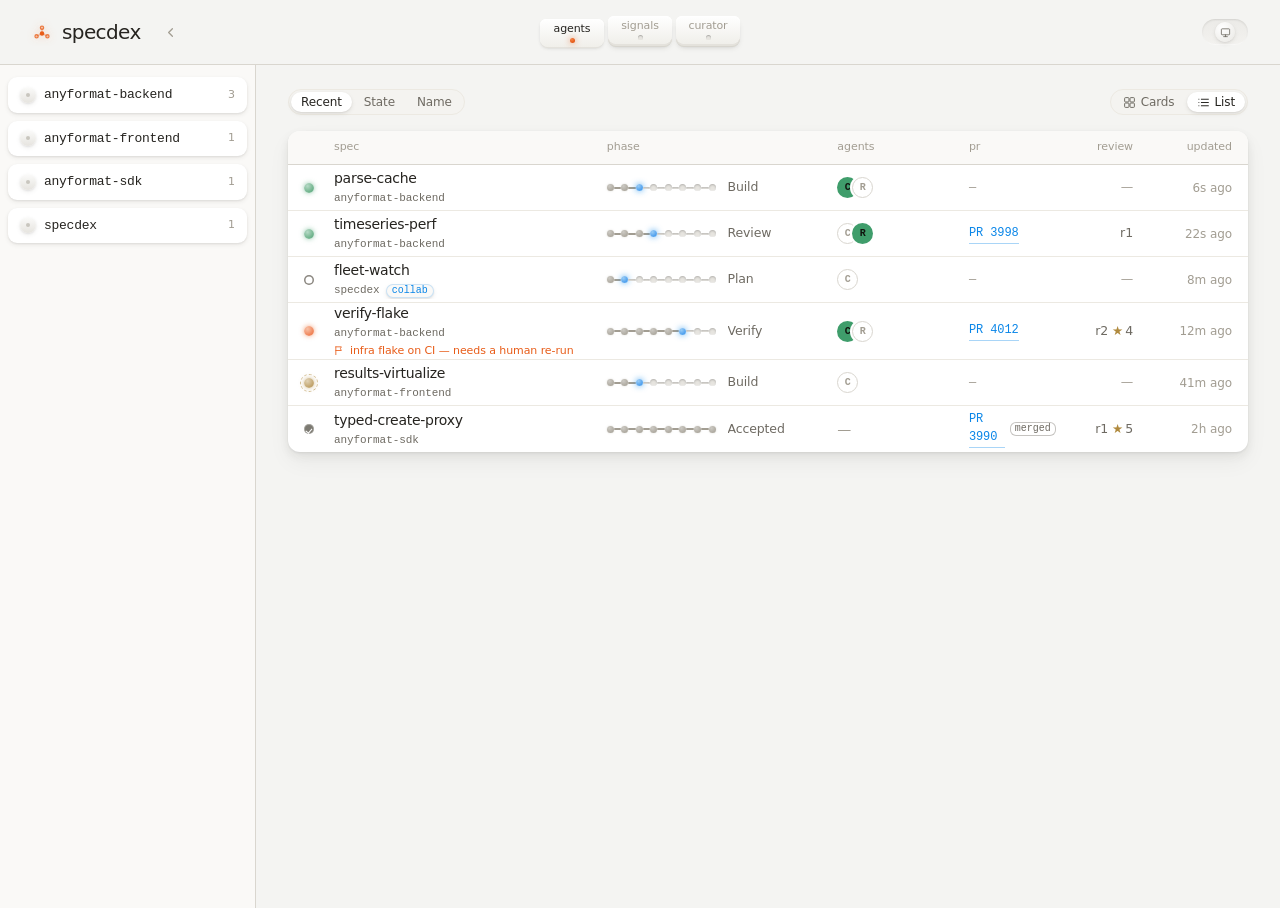
==== commit a29ffcbf: "feat(desktop): agent-graph brand logo + app icon Replace the hexagon brand mark with the agent-graph" ====
--- a/apps/desktop/ui/index.html
+++ b/apps/desktop/ui/index.html
@@ -25,9 +25,12 @@
       <a class="brand" id="brand-home" href="#" aria-label="Back to fleet">
         <span class="brand-mark" aria-hidden="true">
           <svg viewBox="0 0 24 24" aria-hidden="true">
-            <path class="bm-hex" d="M12 2.6 20.4 7.3v9.4L12 21.4 3.6 16.7V7.3z"
-                  fill="none" stroke="currentColor" stroke-width="1.5" stroke-linejoin="round"/>
-            <circle class="bm-core" cx="12" cy="12" r="2.7" fill="currentColor"/>
+            <path class="bm-spoke" d="M12 13.8 12 6.8M12 13.8 18.5 17.2M12 13.8 5.5 17.2"
+                  fill="none" stroke="currentColor" stroke-width="1.4" stroke-linecap="round"/>
+            <circle class="bm-node" cx="12" cy="6.8" r="1.9" fill="none" stroke="currentColor" stroke-width="1.6"/>
+            <circle class="bm-node" cx="18.5" cy="17.2" r="1.9" fill="none" stroke="currentColor" stroke-width="1.6"/>
+            <circle class="bm-node" cx="5.5" cy="17.2" r="1.9" fill="none" stroke="currentColor" stroke-width="1.6"/>
+            <circle class="bm-core" cx="12" cy="13.8" r="2.7" fill="currentColor"/>
           </svg>
         </span>
         <h1 class="brand-name">specdex</h1>
--- a/apps/desktop/ui/style.css
+++ b/apps/desktop/ui/style.css
@@ -154,7 +154,7 @@
 }
 .brand:focus-visible { outline: 2px solid var(--accent); outline-offset: 4px; }
 
-.brand-mark {                         /* hexagon spec-node mark in ember */
+.brand-mark {                         /* agent-graph mark: ember hub + agent nodes */
   display: inline-flex;
   width: 20px; height: 20px;
   margin-right: 2px;
@@ -162,7 +162,8 @@
   filter: drop-shadow(0 0 4px color-mix(in srgb, var(--ember) 32%, transparent));
 }
 .brand-mark svg { width: 100%; height: 100%; display: block; }
-.brand-mark .bm-hex { opacity: .9; }
+.brand-mark .bm-spoke { opacity: .42; }
+.brand-mark .bm-node { opacity: .8; }
 .brand:hover .brand-mark { color: color-mix(in srgb, var(--ember) 88%, #fff); }
 
 .brand-name {
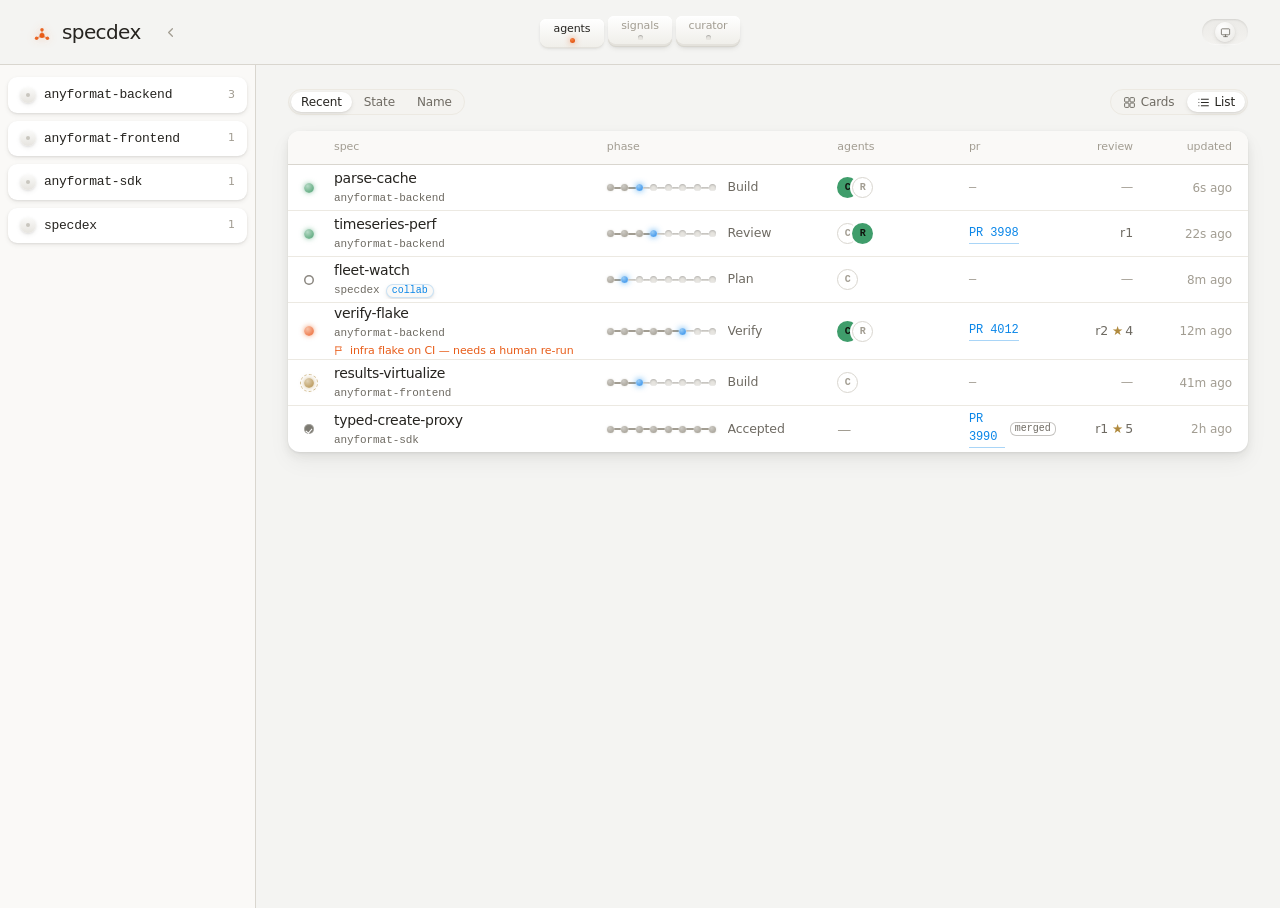
==== commit 730ede15: "fix(desktop): match in-app brand mark to the app icon The icon used filled agent nodes while the top" ====
--- a/apps/desktop/ui/index.html
+++ b/apps/desktop/ui/index.html
@@ -26,11 +26,11 @@
         <span class="brand-mark" aria-hidden="true">
           <svg viewBox="0 0 24 24" aria-hidden="true">
             <path class="bm-spoke" d="M12 13.8 12 6.8M12 13.8 18.5 17.2M12 13.8 5.5 17.2"
-                  fill="none" stroke="currentColor" stroke-width="1.4" stroke-linecap="round"/>
-            <circle class="bm-node" cx="12" cy="6.8" r="1.9" fill="none" stroke="currentColor" stroke-width="1.6"/>
-            <circle class="bm-node" cx="18.5" cy="17.2" r="1.9" fill="none" stroke="currentColor" stroke-width="1.6"/>
-            <circle class="bm-node" cx="5.5" cy="17.2" r="1.9" fill="none" stroke="currentColor" stroke-width="1.6"/>
-            <circle class="bm-core" cx="12" cy="13.8" r="2.7" fill="currentColor"/>
+                  fill="none" stroke="currentColor" stroke-width="1.5" stroke-linecap="round"/>
+            <circle class="bm-node" cx="12" cy="6.8" r="2.1" fill="currentColor"/>
+            <circle class="bm-node" cx="18.5" cy="17.2" r="2.1" fill="currentColor"/>
+            <circle class="bm-node" cx="5.5" cy="17.2" r="2.1" fill="currentColor"/>
+            <circle class="bm-core" cx="12" cy="13.8" r="3" fill="currentColor"/>
           </svg>
         </span>
         <h1 class="brand-name">specdex</h1>
--- a/apps/desktop/ui/style.css
+++ b/apps/desktop/ui/style.css
@@ -158,12 +158,13 @@
   display: inline-flex;
   width: 20px; height: 20px;
   margin-right: 2px;
+  transform: translateY(2px);         /* drop to the wordmark's x-height optical center */
   color: var(--ember);
   filter: drop-shadow(0 0 4px color-mix(in srgb, var(--ember) 32%, transparent));
 }
 .brand-mark svg { width: 100%; height: 100%; display: block; }
-.brand-mark .bm-spoke { opacity: .42; }
-.brand-mark .bm-node { opacity: .8; }
+.brand-mark .bm-spoke { opacity: .5; }
+.brand-mark .bm-node { opacity: .92; }
 .brand:hover .brand-mark { color: color-mix(in srgb, var(--ember) 88%, #fff); }
 
 .brand-name {
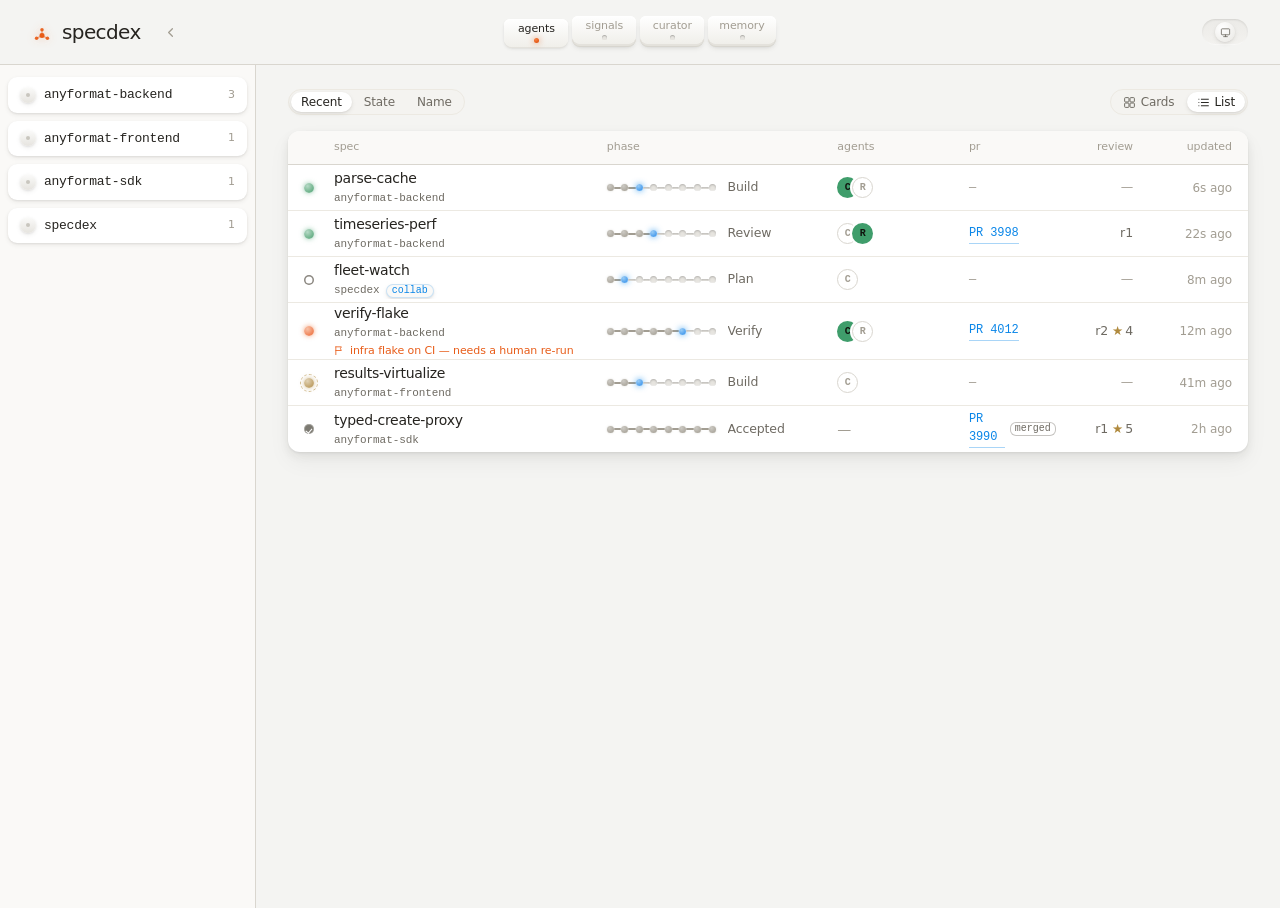
==== commit d969fa69: "feat(desktop): memory view — browse per-project lessons Add a "memory" tab (agents · signals · curat" ====
--- a/apps/desktop/ui/index.html
+++ b/apps/desktop/ui/index.html
@@ -55,6 +55,10 @@
         <span class="seg-label">curator</span>
         <span class="seg-led" aria-hidden="true"></span>
       </button>
+      <button type="button" id="nav-memory" class="seg-btn" role="tab" aria-selected="false">
+        <span class="seg-label">memory</span>
+        <span class="seg-led" aria-hidden="true"></span>
+      </button>
     </nav>
 
     <div class="topbar-right">
@@ -104,6 +108,7 @@
       <main class="detail" id="detail" aria-label="Spec detail" hidden></main>
       <main class="signals-view" id="signals" aria-label="Signals" hidden></main>
       <section id="curator" class="curator-view" aria-label="Curator reports" hidden></section>
+      <section id="memory" class="memory-view" aria-label="Project memory" hidden></section>
       <section id="liveteam" class="liveteam-view" aria-label="Live team" hidden></section>
       <section id="archived" class="archived-view" aria-label="Archived specs" hidden></section>
     </div>
--- a/apps/desktop/ui/style.css
+++ b/apps/desktop/ui/style.css
@@ -1936,6 +1936,81 @@
 .archived-restore:focus-visible { outline: 2px solid var(--accent); outline-offset: 2px; }
 .archived-restore svg { width: 14px; height: 14px; stroke: currentColor; fill: none; }
 
+/* ============================ memory (lessons) ============================ */
+
+.memory-view {
+  padding: var(--s-5) var(--s-6);
+  max-width: 860px;
+  margin-left: auto;
+  margin-right: auto;
+}
+
+.mem-head {
+  display: flex;
+  align-items: baseline;
+  gap: var(--s-3);
+  margin-bottom: var(--s-5);
+  padding-bottom: var(--s-3);
+  border-bottom: 1px solid var(--rule-soft);
+}
+.mem-title { font-size: 16px; font-weight: 560; letter-spacing: -0.01em; }
+.mem-sub { font-size: 12px; color: var(--ink-faint); }
+
+.mem-empty {
+  color: var(--ink-faint); font-size: 13px; line-height: 1.7;
+  padding: var(--s-6) 0; text-align: center;
+}
+
+.mem-group { margin-bottom: var(--s-5); }
+.mem-group-head { display: flex; align-items: center; gap: var(--s-2); margin-bottom: var(--s-3); }
+.mem-project {
+  font-size: 11px; font-weight: 540; letter-spacing: 0.06em; text-transform: uppercase;
+  color: var(--ink-muted); font-family: var(--font-mono);
+}
+.mem-count { font-size: 11px; color: var(--ink-faint); font-variant-numeric: tabular-nums; }
+
+.mem-card {
+  background: var(--surface);
+  border-radius: var(--r-card);
+  box-shadow: var(--lift-1);
+  padding: var(--s-4);
+  margin-bottom: var(--s-3);
+  display: flex;
+  flex-direction: column;
+  gap: var(--s-2);
+}
+.mem-card[data-state="stale"] { opacity: .7; }
+.mem-card[data-state="retired"] { opacity: .5; }
+
+.mem-card-top { display: flex; align-items: baseline; gap: var(--s-2); }
+.mem-scope {
+  flex: none;
+  font-size: 10px; font-weight: 600; letter-spacing: 0.04em; text-transform: uppercase;
+  color: var(--ink-muted); background: var(--sunk);
+  box-shadow: inset 0 0 0 1px var(--rule-soft);
+  border-radius: var(--r-chip); padding: 2px 7px;
+}
+.mem-summary { flex: 1 1 auto; font-size: 14px; font-weight: 550; color: var(--ink); letter-spacing: -0.01em; }
+.mem-state {
+  flex: none; font-size: 10px; color: var(--stale);
+  border: 1px solid color-mix(in srgb, var(--stale) 40%, transparent);
+  border-radius: var(--r-pill); padding: 1px 7px;
+}
+
+.mem-trigger { font-size: 12px; color: var(--ink-muted); }
+.mem-trig-label {
+  font-size: 10px; text-transform: uppercase; letter-spacing: 0.06em;
+  color: var(--ink-faint); margin-right: 2px;
+}
+.mem-insight { font-size: 13px; line-height: 1.6; color: var(--ink); }
+
+.mem-meta {
+  display: flex; flex-wrap: wrap; gap: var(--s-3);
+  font-size: 11px; color: var(--ink-faint); font-family: var(--font-mono);
+  margin-top: 2px;
+}
+.mem-id { color: var(--ink-muted); }
+
 /* ============================ reduced motion ============================ */
 
 @media (prefers-reduced-motion: reduce) {
